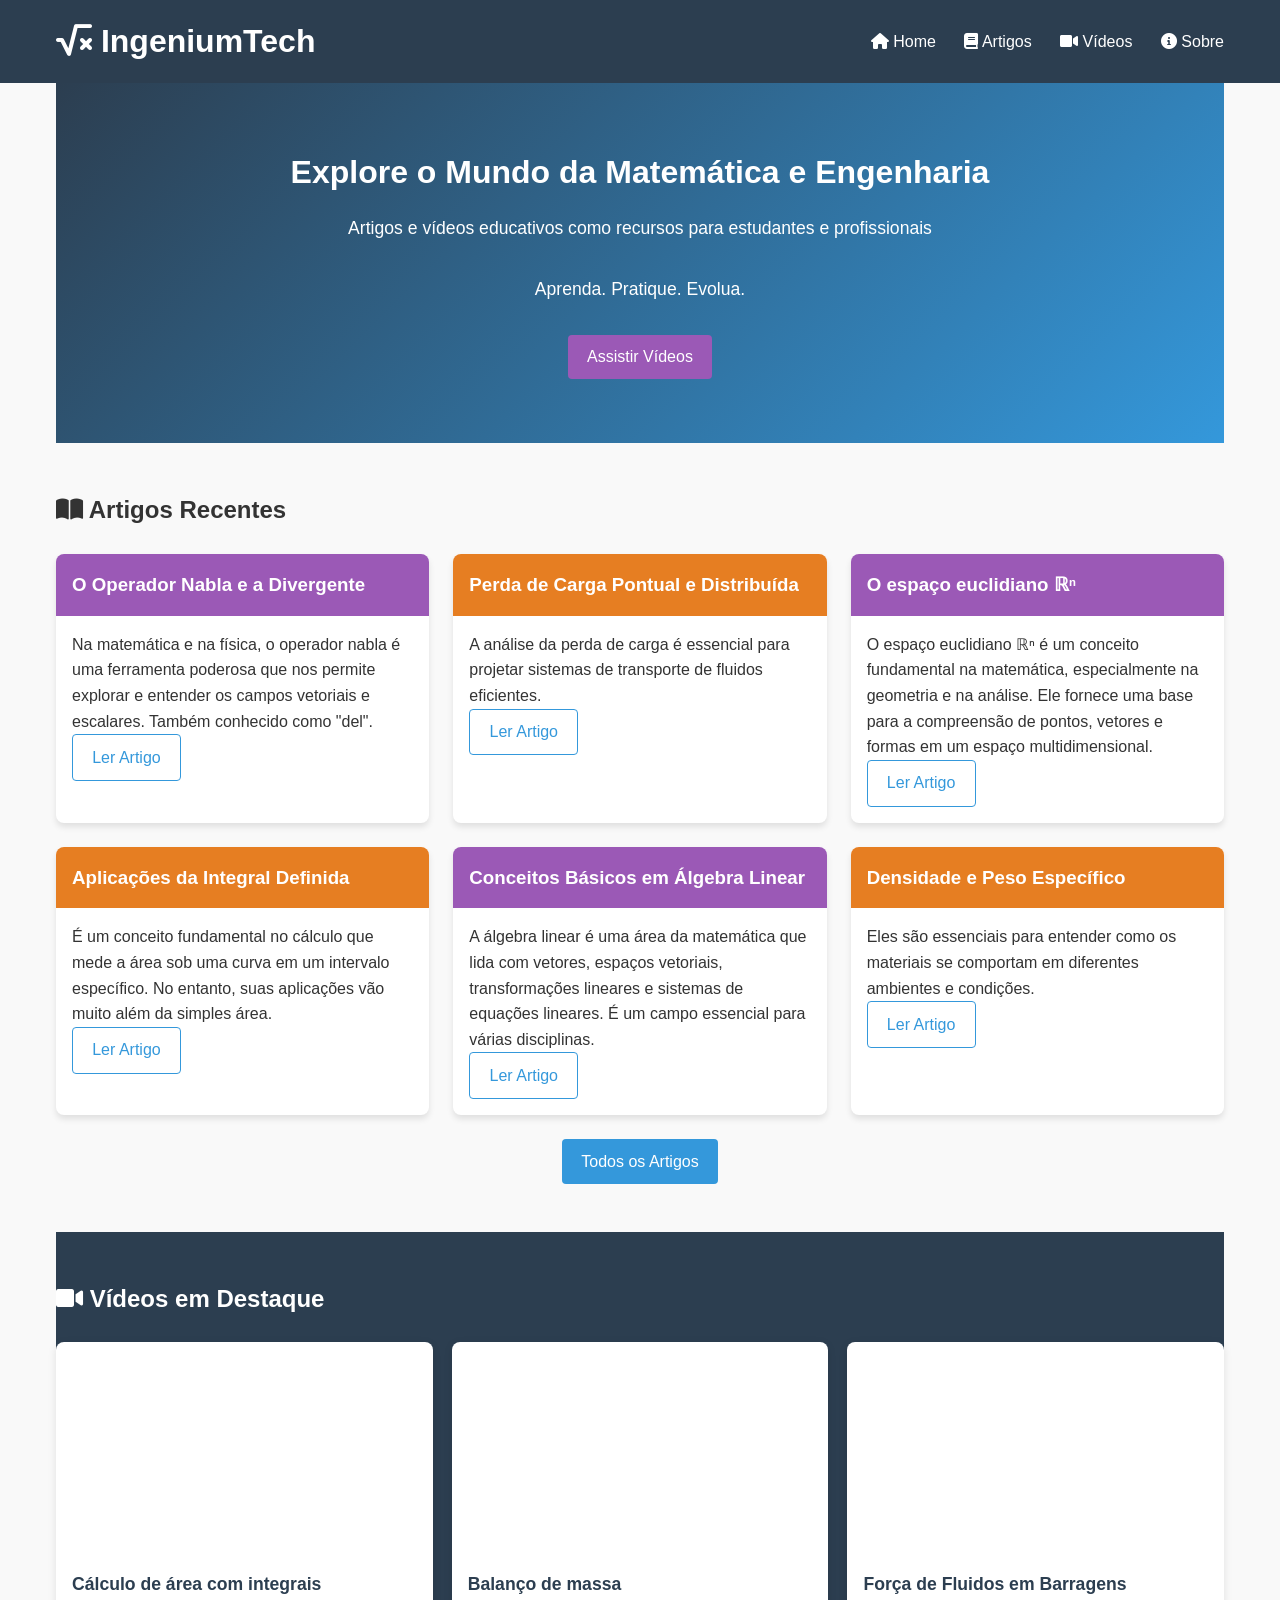
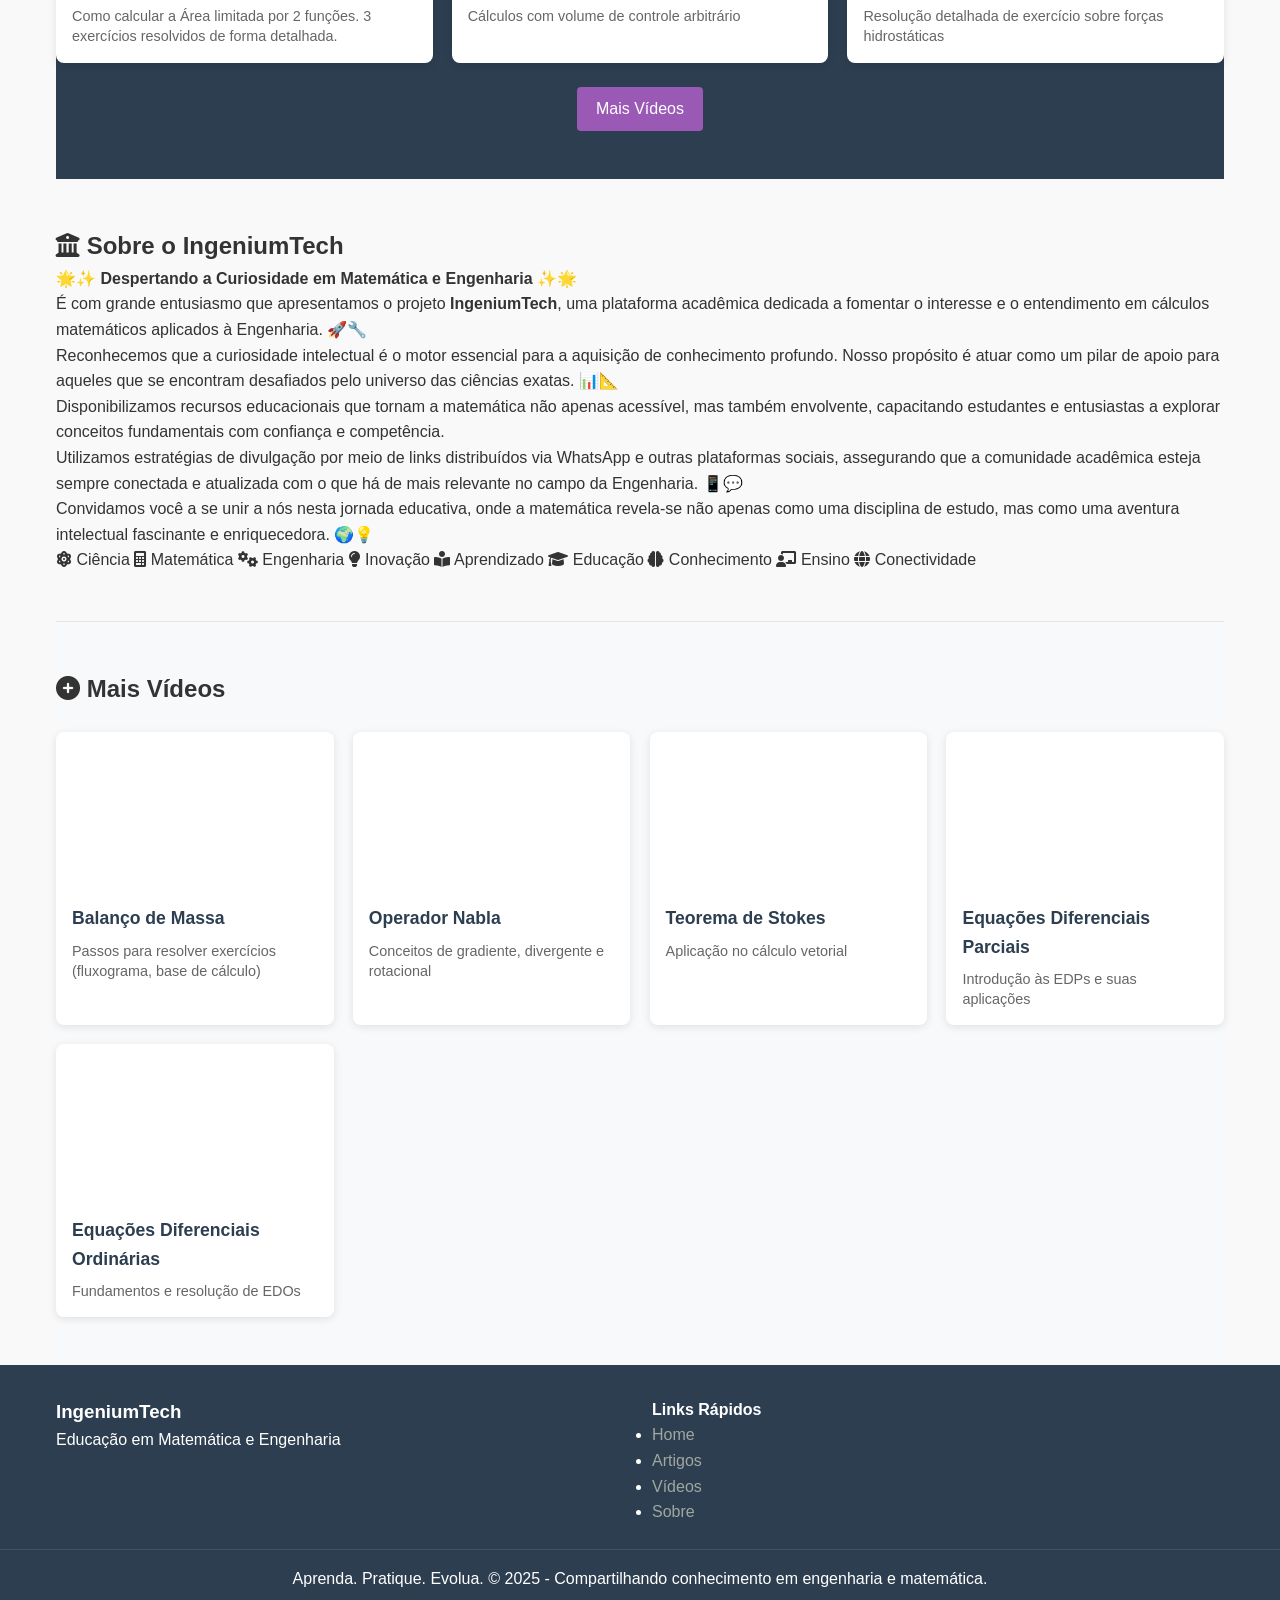
==== index.html @ 9ca21e9a "Initial commit" ====
<!DOCTYPE html>
<html lang="pt-BR">
<head>
    <meta charset="UTF-8">
    <meta name="viewport" content="width=device-width, initial-scale=1.0">
    <title>√x IngeniumTech</title>
    <link rel="stylesheet" href="../css/style.css">
    <link rel="stylesheet" href="https://cdnjs.cloudflare.com/ajax/libs/font-awesome/6.0.0-beta3/css/all.min.css">
</head>
<body>
    <header>
        <div class="header-container">
            <h1><i class="fas fa-square-root-alt"></i> IngeniumTech</h1>
            <nav>
                <a href="../index.html"><i class="fas fa-home"></i> Home</a>
                <a href="#artigos"><i class="fas fa-book"></i> Artigos</a>
                <a href="#videos"><i class="fas fa-video"></i> Vídeos</a>
                <a href="#sobre"><i class="fas fa-info-circle"></i> Sobre</a>
            </nav>
        </div>
    </header>

    <main class="container">
        <section id="home" class="hero">
            <div class="hero-content">
                <h2>Explore o Mundo da Matemática e Engenharia</h2>
                <p>Artigos e vídeos educativos como recursos para estudantes e profissionais</p>
                <p>Aprenda. Pratique. Evolua.</p>
                <div class="hero-buttons">
                    <a href="#videos" class="btn btn-secondary">Assistir Vídeos</a>
                </div>
            </div>
        </section>

        <section id="artigos" class="section">
            <h2><i class="fas fa-book-open"></i> Artigos Recentes</h2>
            <div class="articles-grid">
                <!-- Artigo 1 - Operador Nabla -->
                <article class="card">
                    <div class="card-header math-bg">
                        <h3>O Operador Nabla e a Divergente</h3>
                    </div>
                    <div class="card-body">
                        <p>Na matemática e na física, o operador nabla é uma ferramenta poderosa que nos permite explorar e entender os campos vetoriais e escalares. Também conhecido como "del".</p>
                        <a href="artigos/matematica/artigo01.html" class="btn btn-outline">Ler Artigo</a>
                    </div>
                </article>
        
                <!-- Artigo 2 - Perda de Carga -->
                <article class="card">
                    <div class="card-header eng-bg">
                        <h3>Perda de Carga Pontual e Distribuída</h3>
                    </div>
                    <div class="card-body">
                        <p>A análise da perda de carga é essencial para projetar sistemas de transporte de fluidos eficientes.</p>
                        <a href="artigos/matematica/artigo02.html" class="btn btn-outline">Ler Artigo</a>
                    </div>
                </article>
        
                <!-- Artigo 04 - Espaço Euclidiano -->
                <article class="card">
                    <div class="card-header math-bg">
                        <h3>O espaço euclidiano ℝⁿ</h3>
                    </div>
                    <div class="card-body">
                        <p>O espaço euclidiano ℝⁿ é um conceito fundamental na matemática, especialmente na geometria e na análise. Ele fornece uma base para a compreensão de pontos, vetores e formas em um espaço multidimensional.</p>
                        <a href="artigos/matematica/artigo04.html" class="btn btn-outline">Ler Artigo</a>
                    </div>
                </article>
        
                <!-- Artigo 03 - Integral Definida -->
                <article class="card">
                    <div class="card-header eng-bg">
                        <h3>Aplicações da Integral Definida</h3>
                    </div>
                    <div class="card-body">
                        <p>É um conceito fundamental no cálculo que mede a área sob uma curva em um intervalo específico. No entanto, suas aplicações vão muito além da simples área.</p>
                        <a href="artigos/matematica/artigo03.html" class="btn btn-outline">Ler Artigo</a>
                    </div>
                </article>
                <!-- Artigo 6 - Conceitos Básicos em Álgebra Linear -->
                <article class="card">
                    <div class="card-header math-bg">
                        <h3>Conceitos Básicos em Álgebra Linear</h3>
                    </div>
                    <div class="card-body">
                        <p>A álgebra linear é uma área da matemática que lida com vetores, espaços vetoriais, transformações lineares e sistemas de equações lineares.
                             É um campo essencial para várias disciplinas.</p>
                        <a href="artigos/matematica/artigo06.html" class="btn btn-outline">Ler Artigo</a>
                    </div>
                </article>
                <!-- Artigo 10 - Densidade e Peso Específico -->
                <article class="card">
                    <div class="card-header eng-bg">
                        <h3>Densidade e Peso Específico</h3>
                    </div>
                    <div class="card-body">
                        <p>Eles são essenciais para entender como os materiais se comportam em diferentes ambientes e condições.</p>
                        <a href="artigos/matematica/artigo10.html" class="btn btn-outline">Ler Artigo</a>
                    </div>
                </article>
            </div>
            
            <div class="section-footer">
                <a href="todosartigos.html" class="btn btn-primary">Todos os Artigos</a>
            </div>
        </section>

        <section id="videos" class="section dark-bg">
            <h2><i class="fas fa-video"></i> Vídeos em Destaque</h2>
            <div class="videos-grid">
                <div class="video-card">
                    <div class="video-container">
                        <iframe 
                            src="https://www.youtube.com/embed/JPI0v74lYNU" 
                            title="Cálculo de área com integrais" 
                            frameborder="0" 
                            allow="accelerometer; autoplay; clipboard-write; encrypted-media; gyroscope; picture-in-picture" 
                            allowfullscreen>
                        </iframe>
                    </div>
                    <div class="video-info">
                        <h3>Cálculo de área com integrais</h3>
                        <p>Como calcular a Área limitada por 2 funções. 3 exercícios resolvidos de forma detalhada.</p>
                    </div>
                </div>
                <div class="video-card">
                    <div class="video-container">
                        <iframe 
                            src="https://www.youtube.com/embed/wNgCuLqGPyo" 
                            title="Balanço de massa: cálculos com volume de controle" 
                            frameborder="0" 
                            allow="accelerometer; autoplay; clipboard-write; encrypted-media; gyroscope; picture-in-picture" 
                            allowfullscreen>
                        </iframe>
                    </div>
                    <div class="video-info">
                        <h3>Balanço de massa</h3>
                        <p>Cálculos com volume de controle arbitrário</p>
                    </div>
                </div>
                <div class="video-card">
                    <div class="video-container">
                        <iframe 
                            src="https://www.youtube.com/embed/DN0GFDFHPuk" 
                            title="Força de fluidos em barragens" 
                            frameborder="0" 
                            allow="accelerometer; autoplay; clipboard-write; encrypted-media; gyroscope; picture-in-picture" 
                            allowfullscreen>
                        </iframe>
                    </div>
                    <div class="video-info">
                        <h3>Força de Fluidos em Barragens</h3>
                        <p>Resolução detalhada de exercício sobre forças hidrostáticas</p>
                    </div>
                </div>
            </div>
            <div class="section-footer">
                <a href="#mais-videos" class="btn btn-secondary">Mais Vídeos</a>
            </div>
        </section>

        <section id="sobre" class="section">
            <h2><i class="fas fa-university"></i> Sobre o IngeniumTech</h2>
            <div class="about-content">
                <div class="about-text">
                    <p>🌟✨ <strong>Despertando a Curiosidade em Matemática e Engenharia</strong> ✨🌟</p>
                    <p>É com grande entusiasmo que apresentamos o projeto <strong>IngeniumTech</strong>, uma plataforma acadêmica dedicada a fomentar o interesse e o entendimento em cálculos matemáticos aplicados à Engenharia. 🚀🔧</p>
                    <p>Reconhecemos que a curiosidade intelectual é o motor essencial para a aquisição de conhecimento profundo. Nosso propósito é atuar como um pilar de apoio para aqueles que se encontram desafiados pelo universo das ciências exatas. 📊📐</p>
                    <p>Disponibilizamos recursos educacionais que tornam a matemática não apenas acessível, mas também envolvente, capacitando estudantes e entusiastas a explorar conceitos fundamentais com confiança e competência.</p>
                    <p>Utilizamos estratégias de divulgação por meio de links distribuídos via WhatsApp e outras plataformas sociais, assegurando que a comunidade acadêmica esteja sempre conectada e atualizada com o que há de mais relevante no campo da Engenharia. 📱💬</p>
                    <p>Convidamos você a se unir a nós nesta jornada educativa, onde a matemática revela-se não apenas como uma disciplina de estudo, mas como uma aventura intelectual fascinante e enriquecedora. 🌍💡</p>
                    <div class="features-list-horizontal">
                        <span><i class="fas fa-atom"></i> Ciência</span>
                        <span><i class="fas fa-calculator"></i> Matemática</span>
                        <span><i class="fas fa-cogs"></i> Engenharia</span>
                        <span><i class="fas fa-lightbulb"></i> Inovação</span>
                        <span><i class="fas fa-book-reader"></i> Aprendizado</span>
                        <span><i class="fas fa-graduation-cap"></i> Educação</span>
                        <span><i class="fas fa-brain"></i> Conhecimento</span>
                        <span><i class="fas fa-chalkboard-teacher"></i> Ensino</span>
                        <span><i class="fas fa-globe"></i> Conectividade</span>
                    </div>
                </div>
            </div>
        </section>
        
        <section id="mais-videos" class="section">
            <h2><i class="fas fa-plus-circle"></i> Mais Vídeos</h2>
            <div class="videos-grid">
                <div class="video-card">
                    <div class="video-container">
                        <iframe 
                            src="https://www.youtube.com/embed/oOdiqIPsk8I" 
                            title="Balanço de Massa" 
                            frameborder="0" 
                            allowfullscreen>
                        </iframe>
                    </div>
                    <div class="video-info">
                        <h3>Balanço de Massa</h3>
                        <p>Passos para resolver exercícios (fluxograma, base de cálculo)</p>
                    </div>
                </div>
                
                <div class="video-card">
                    <div class="video-container">
                        <iframe 
                            src="https://www.youtube.com/embed/XkKE99VULNQ" 
                            title="Operador Nabla" 
                            frameborder="0" 
                            allowfullscreen>
                        </iframe>
                    </div>
                    <div class="video-info">
                        <h3>Operador Nabla</h3>
                        <p>Conceitos de gradiente, divergente e rotacional</p>
                    </div>
                </div>
                
                <div class="video-card">
                    <div class="video-container">
                        <iframe 
                            src="https://www.youtube.com/embed/cCR3QEmg5tE" 
                            title="Teorema de Stokes" 
                            frameborder="0" 
                            allowfullscreen>
                        </iframe>
                    </div>
                    <div class="video-info">
                        <h3>Teorema de Stokes</h3>
                        <p>Aplicação no cálculo vetorial</p>
                    </div>
                </div>
                
                <div class="video-card">
                    <div class="video-container">
                        <iframe 
                            src="https://www.youtube.com/embed/7m11E9Kt87s" 
                            title="Equações Diferenciais Parciais" 
                            frameborder="0" 
                            allowfullscreen>
                        </iframe>
                    </div>
                    <div class="video-info">
                        <h3>Equações Diferenciais Parciais</h3>
                        <p>Introdução às EDPs e suas aplicações</p>
                    </div>
                </div>
                
                <div class="video-card">
                    <div class="video-container">
                        <iframe 
                            src="https://www.youtube.com/embed/wVp10rmsch0" 
                            title="Equações Diferenciais Ordinárias" 
                            frameborder="0" 
                            allowfullscreen>
                        </iframe>
                    </div>
                    <div class="video-info">
                        <h3>Equações Diferenciais Ordinárias</h3>
                        <p>Fundamentos e resolução de EDOs</p>
                    </div>
                </div>
            </div>
        </section>
    </main>

    <footer>
        <div class="footer-container">
            <div class="footer-section">
                <h3>IngeniumTech</h3>
                <p>Educação em Matemática e Engenharia</p>
            </div>
            <div class="footer-section">
                <h4>Links Rápidos</h4>
                <ul>
                    <li><a href="#home">Home</a></li>
                    <li><a href="#artigos">Artigos</a></li>
                    <li><a href="#videos">Vídeos</a></li>
                    <li><a href="#sobre">Sobre</a></li>
                </ul>
            </div>
        </div>
        <div class="footer-bottom">
            <p>Aprenda. Pratique. Evolua. © 2025 - Compartilhando conhecimento em engenharia e matemática.</p>
        </div>
    </footer>
</body>
</html>
---- css/style.css ----
/* Variáveis */
:root {
    --primary-color: #2c3e50;
    --secondary-color: #3498db;
    --math-color: #9b59b6;
    --eng-color: #e67e22;
    --light-color: #ecf0f1;
    --dark-color: #2c3e50;
}

/* Reset */
* {
    margin: 0;
    padding: 0;
    box-sizing: border-box;
}

body {
    font-family: 'Segoe UI', Tahoma, Geneva, Verdana, sans-serif;
    line-height: 1.6;
    color: #333;
    background-color: #f9f9f9;
}

/* Layout */
.container {
    max-width: 1200px;
    margin: 0 auto;
    padding: 0 1rem;
}

.section {
    padding: 3rem 0;
}

.dark-bg {
    background-color: var(--primary-color);
    color: white;
}

/* Header */
header {
    background-color: var(--primary-color);
    color: white;
    padding: 1rem 0;
    position: sticky;
    top: 0;
    z-index: 100;
}

.header-container {
    display: flex;
    justify-content: space-between;
    align-items: center;
    max-width: 1200px;
    margin: 0 auto;
    padding: 0 1rem;
}

nav a {
    color: white;
    text-decoration: none;
    margin-left: 1.5rem;
    font-weight: 500;
    transition: color 0.3s;
}

nav a:hover {
    color: var(--secondary-color);
}

/* Hero */
.hero {
    background: linear-gradient(135deg, var(--primary-color), var(--secondary-color));
    color: white;
    padding: 4rem 0;
    text-align: center;
}

.hero h2 {
    font-size: 2rem;
    margin-bottom: 1rem;
}

.hero p {
    font-size: 1.1rem;
    margin-bottom: 2rem;
}

.hero-buttons {
    display: flex;
    justify-content: center;
    gap: 1rem;
}

/* Cards de Artigo */
.articles-grid {
    display: grid;
    grid-template-columns: repeat(auto-fit, minmax(300px, 1fr));
    gap: 1.5rem;
    margin-top: 1.5rem;
}

.card {
    background-color: white;
    border-radius: 8px;
    overflow: hidden;
    box-shadow: 0 4px 6px rgba(0,0,0,0.1);
}

.card-header {
    padding: 1rem;
    color: white;
}

.math-bg {
    background-color: var(--math-color);
}

.eng-bg {
    background-color: var(--eng-color);
}

.card-body {
    padding: 1rem;
}

/* Cards de Vídeo (Compactos) */
.videos-grid {
    display: grid;
    grid-template-columns: repeat(auto-fit, minmax(250px, 1fr));
    gap: 1.2rem;
    margin-top: 1.5rem;
}

.video-card {
    background-color: white;
    border-radius: 8px;
    overflow: hidden;
    box-shadow: 0 4px 6px rgba(0,0,0,0.1);
}

.video-container {
    position: relative;
    padding-bottom: 56.25%;
    height: 0;
    overflow: hidden;
}

.video-container iframe {
    position: absolute;
    top: 0;
    left: 0;
    width: 100%;
    height: 100%;
    border: none;
}

.video-info {
    padding: 0.8rem;
}

.video-info h3 {
    font-size: 1rem;
    margin-bottom: 0.3rem;
    color: var(--primary-color);
}

.video-info p {
    font-size: 0.85rem;
    color: #666;
}

/* Botões */
.btn {
    display: inline-block;
    padding: 0.6rem 1.2rem;
    border-radius: 4px;
    text-decoration: none;
    font-weight: 500;
    transition: all 0.3s;
}

.btn-primary {
    background-color: var(--secondary-color);
    color: white;
}

.btn-primary:hover {
    background-color: #2980b9;
}

.btn-secondary {
    background-color: var(--math-color);
    color: white;
}

.btn-secondary:hover {
    background-color: #8e44ad;
}

.btn-outline {
    border: 1px solid var(--secondary-color);
    color: var(--secondary-color);
    background-color: transparent;
}

.btn-outline:hover {
    background-color: var(--secondary-color);
    color: white;
}

.section-footer {
    text-align: center;
    margin-top: 1.5rem;
}

/* Footer */
footer {
    background-color: var(--dark-color);
    color: white;
    padding: 2rem 0 0;
}

.footer-container {
    display: grid;
    grid-template-columns: repeat(auto-fit, minmax(200px, 1fr));
    gap: 1.5rem;
    max-width: 1200px;
    margin: 0 auto;
    padding: 0 1rem;
}

.footer-bottom {
    text-align: center;
    padding: 1rem 0;
    margin-top: 1.5rem;
    border-top: 1px solid rgba(255,255,255,0.1);
}

/* Responsivo */
@media (max-width: 768px) {
    .header-container {
        flex-direction: column;
    }

    nav {
        margin-top: 1rem;
    }

    nav a {
        margin: 0 0.8rem;
    }

    .hero {
        padding: 3rem 0;
    }

    .hero h2 {
        font-size: 1.8rem;
    }

    .hero-buttons {
        flex-direction: column;
        align-items: center;
    }

    .btn {
        width: 100%;
        max-width: 200px;
        margin-bottom: 0.5rem;
    }
}

@media (max-width: 480px) {
    .videos-grid {
        grid-template-columns: 1fr;
    }
}
/* Estilo da seção */
#mais-videos {
    background-color: #f8f9fa;
    border-top: 1px solid #e1e4e8;
    padding: 3rem 0;
}

.videos-container {
    display: grid;
    grid-template-columns: repeat(auto-fill, minmax(280px, 1fr));
    gap: 1.5rem;
    margin-top: 1.5rem;
}

.video-card {
    background: white;
    border-radius: 8px;
    overflow: hidden;
    box-shadow: 0 2px 8px rgba(0,0,0,0.1);
    transition: transform 0.3s ease;
}

.video-card:hover {
    transform: translateY(-5px);
}

.video-info {
    padding: 1rem;
}

.video-info h3 {
    color: #2c3e50;
    margin-bottom: 0.5rem;
    font-size: 1.1rem;
}

.video-info p {
    color: #666;
    font-size: 0.9rem;
    line-height: 1.4;
}

/* Responsividade */
@media (max-width: 768px) {
    .videos-container {
        grid-template-columns: 1fr;
    }
}
/* Estilos para artigos matemáticos */
.artigo-container {
    max-width: 800px;
    margin: 2rem auto;
    padding: 0 1.5rem;
    line-height: 1.7;
}

.artigo-container h1 {
    color: #2c3e50;
    border-bottom: 2px solid #3498db;
    padding-bottom: 0.5rem;
    margin-bottom: 1.5rem;
}

.artigo-container h2 {
    color: #2980b9;
    margin: 2rem 0 1rem;
}

.artigo-container h3 {
    color: #16a085;
    margin: 1.5rem 0 0.8rem;
}

.meta {
    color: #7f8c8d;
    font-style: italic;
    margin-bottom: 2rem;
}

/* Estilo para fórmulas matemáticas */
.MathJax {
    font-size: 1.1em !important;
    margin: 1em 0;
    display: block;
}
.footer-section ul li a {
    color: #a0a7a1; /* Escolha a cor desejada */
    text-decoration: none; /* Remove o sublinhado, se desejar */
    transition: color 0.3s; /* Animação suave para a mudança de cor */
}

.footer-section ul li a:hover {
    color: #0056b3; /* Cor ao passar o mouse */
}
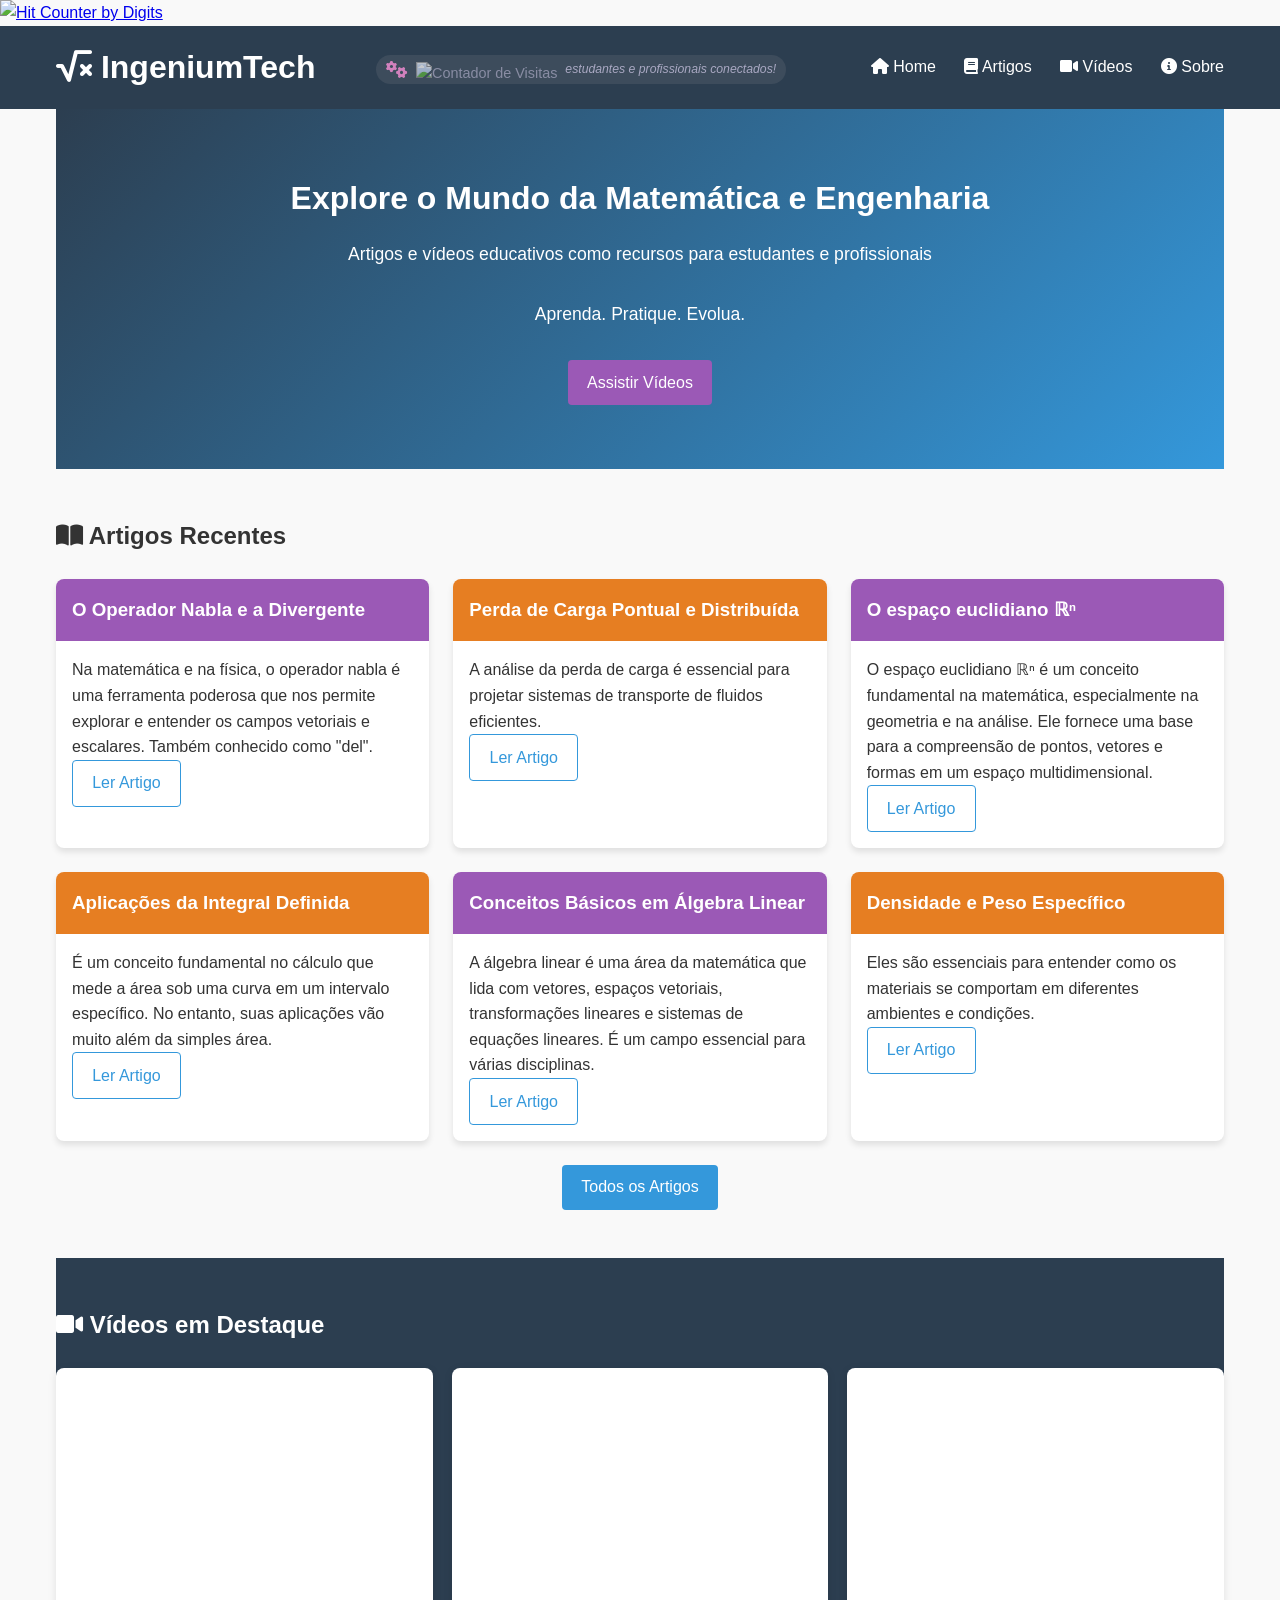
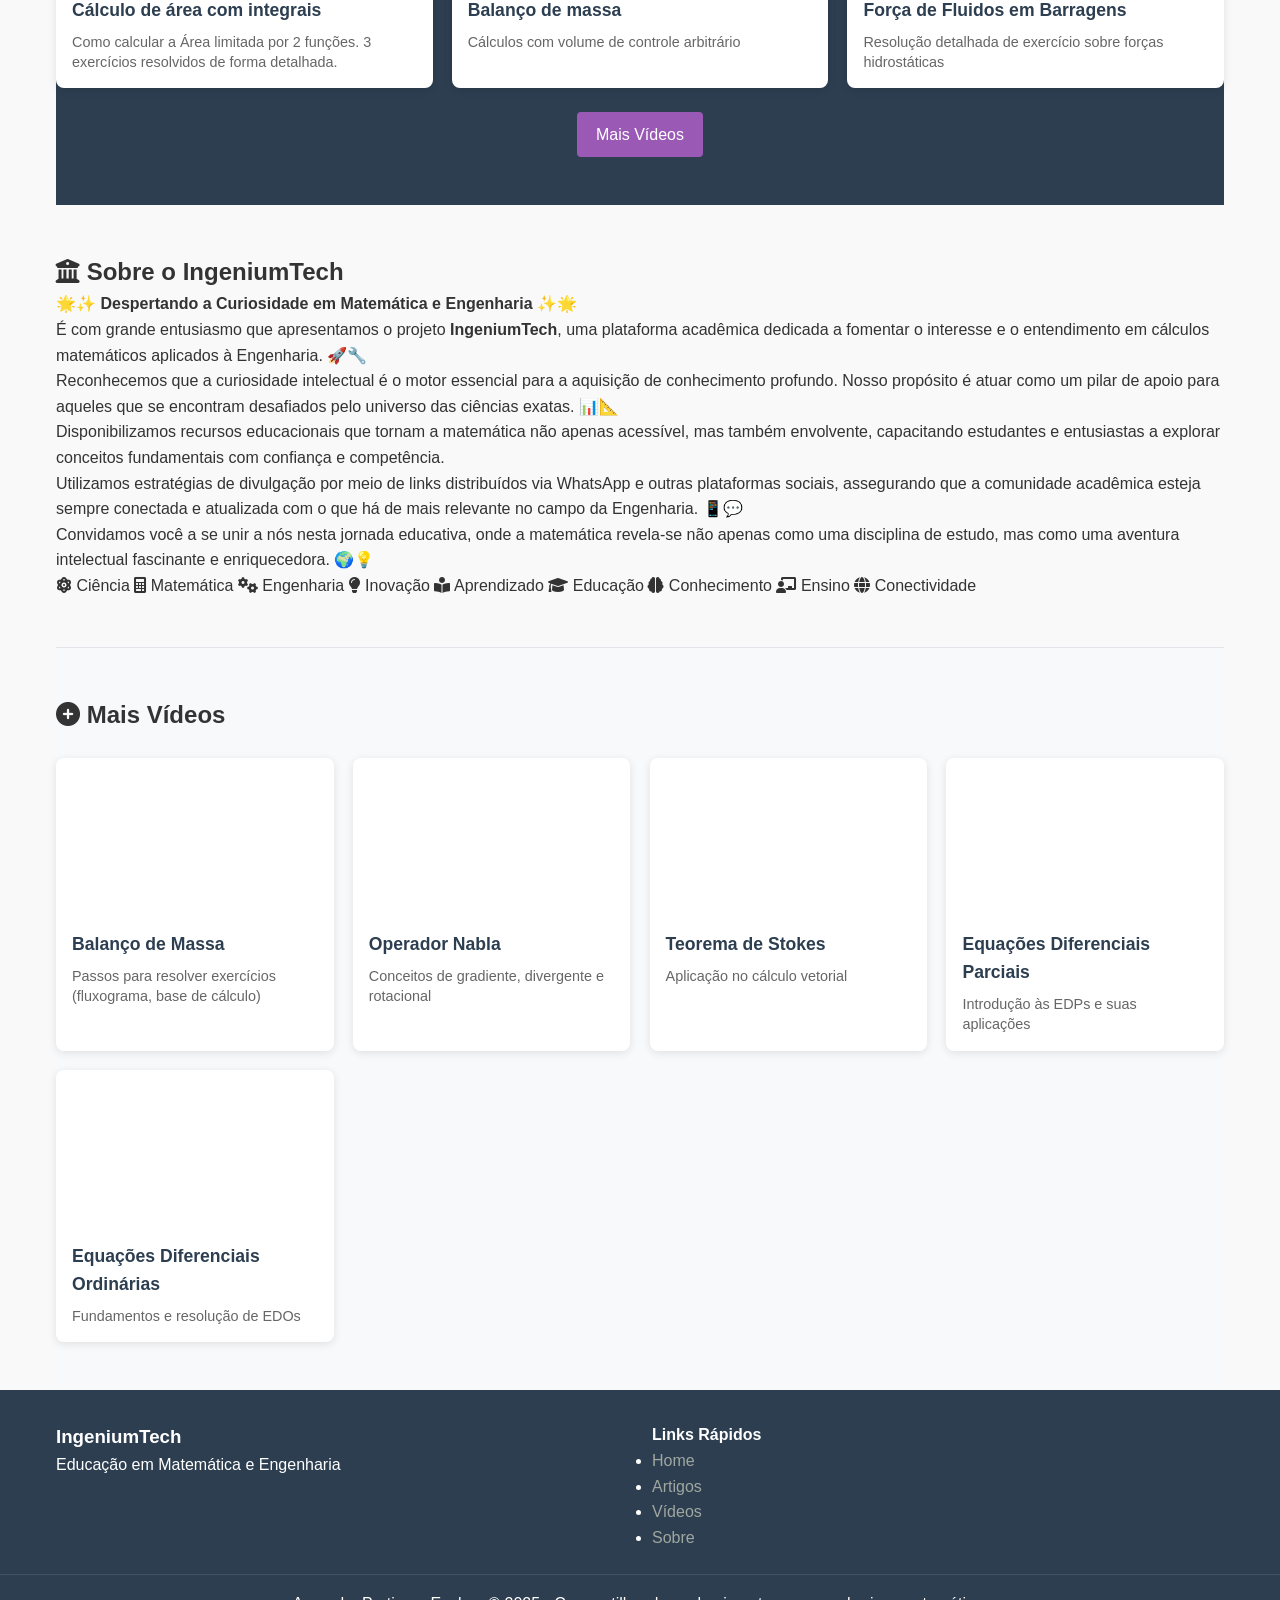
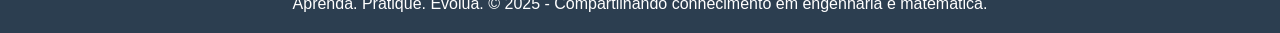
==== commit 63eaf472: "Adicionado contador de visitas" ====
--- a/index.html
+++ b/index.html
@@ -6,11 +6,20 @@
     <title>√x IngeniumTech</title>
     <link rel="stylesheet" href="../css/style.css">
     <link rel="stylesheet" href="https://cdnjs.cloudflare.com/ajax/libs/font-awesome/6.0.0-beta3/css/all.min.css">
+    <a href="https://www.digits.net" target="_blank">
+        <img src="https://counter.digits.net/?counter={1228eb15-64ed-5a84-a599-dc7e2d7e79ac}&template=simple" 
+         alt="Hit Counter by Digits" border="0"  />
+      </a>
+    
 </head>
 <body>
     <header>
         <div class="header-container">
             <h1><i class="fas fa-square-root-alt"></i> IngeniumTech</h1>
+            <div class="engineering-counter">
+                <i class="fas fa-cogs"></i>
+                <img src="https://counter.digits.net/?counter={SEU-CONTADOR}&template=simple" alt="Contador de Visitas" />
+                <span>estudantes e profissionais conectados!</span>            </div>
             <nav>
                 <a href="../index.html"><i class="fas fa-home"></i> Home</a>
                 <a href="#artigos"><i class="fas fa-book"></i> Artigos</a>
--- a/css/style.css
+++ b/css/style.css
@@ -369,5 +369,31 @@
 }
 
 .footer-section ul li a:hover {
-    color: #0056b3; /* Cor ao passar o mouse */
+    color: #ec540d; /* Cor ao passar o mouse */
+}
+.engineering-counter {
+    display: flex;
+    align-items: center;
+    gap: 8px;
+    font-size: 0.9em;
+    color: #a9a8c2;
+    margin-top: 5px;
+    padding: 5px 10px;
+    border-radius: 20px;
+    background: rgba(207, 194, 194, 0.1);
+}
+
+.engineering-counter i {
+    color: #d181bd;
+    font-size: 1.2em;
+}
+
+.engineering-counter img {
+    height: 16px;
+    filter: opacity(0.7);
+}
+
+.engineering-counter span {
+    font-style: italic;
+    font-size: 0.85em;
 }
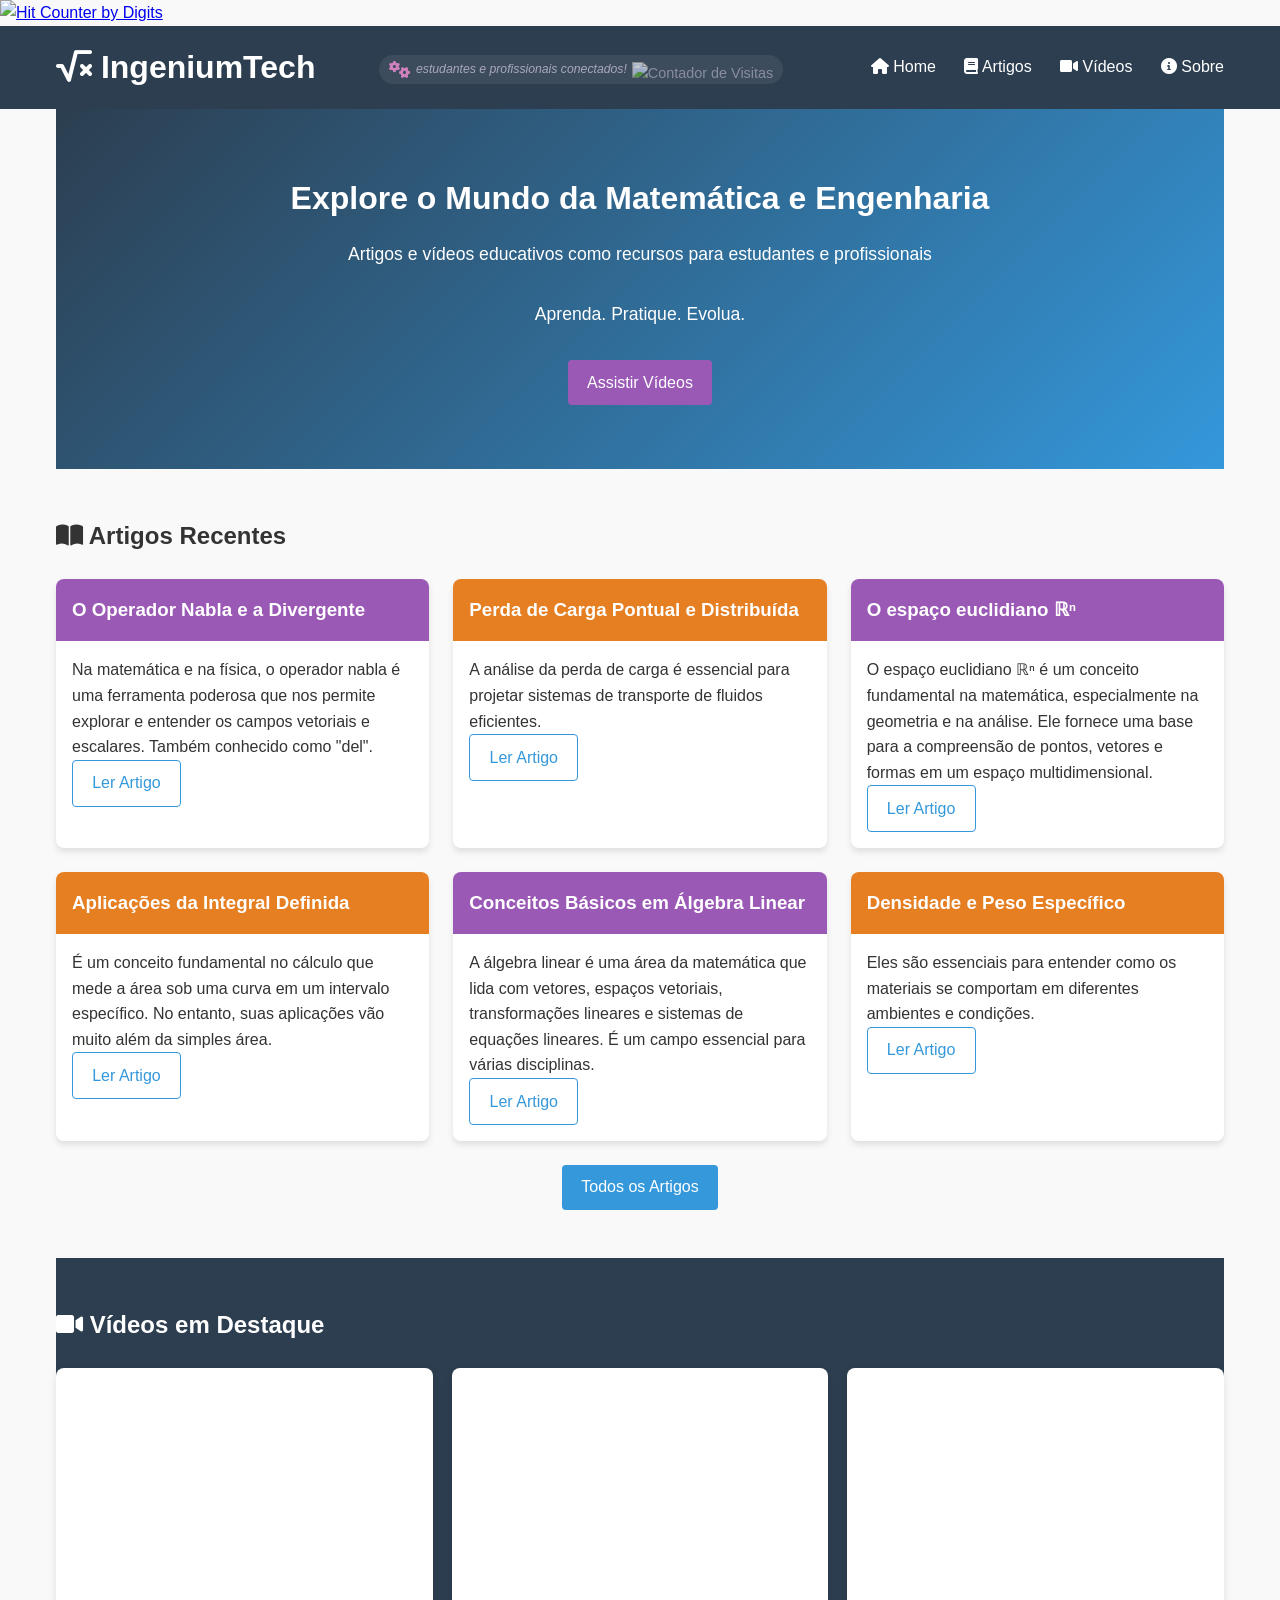
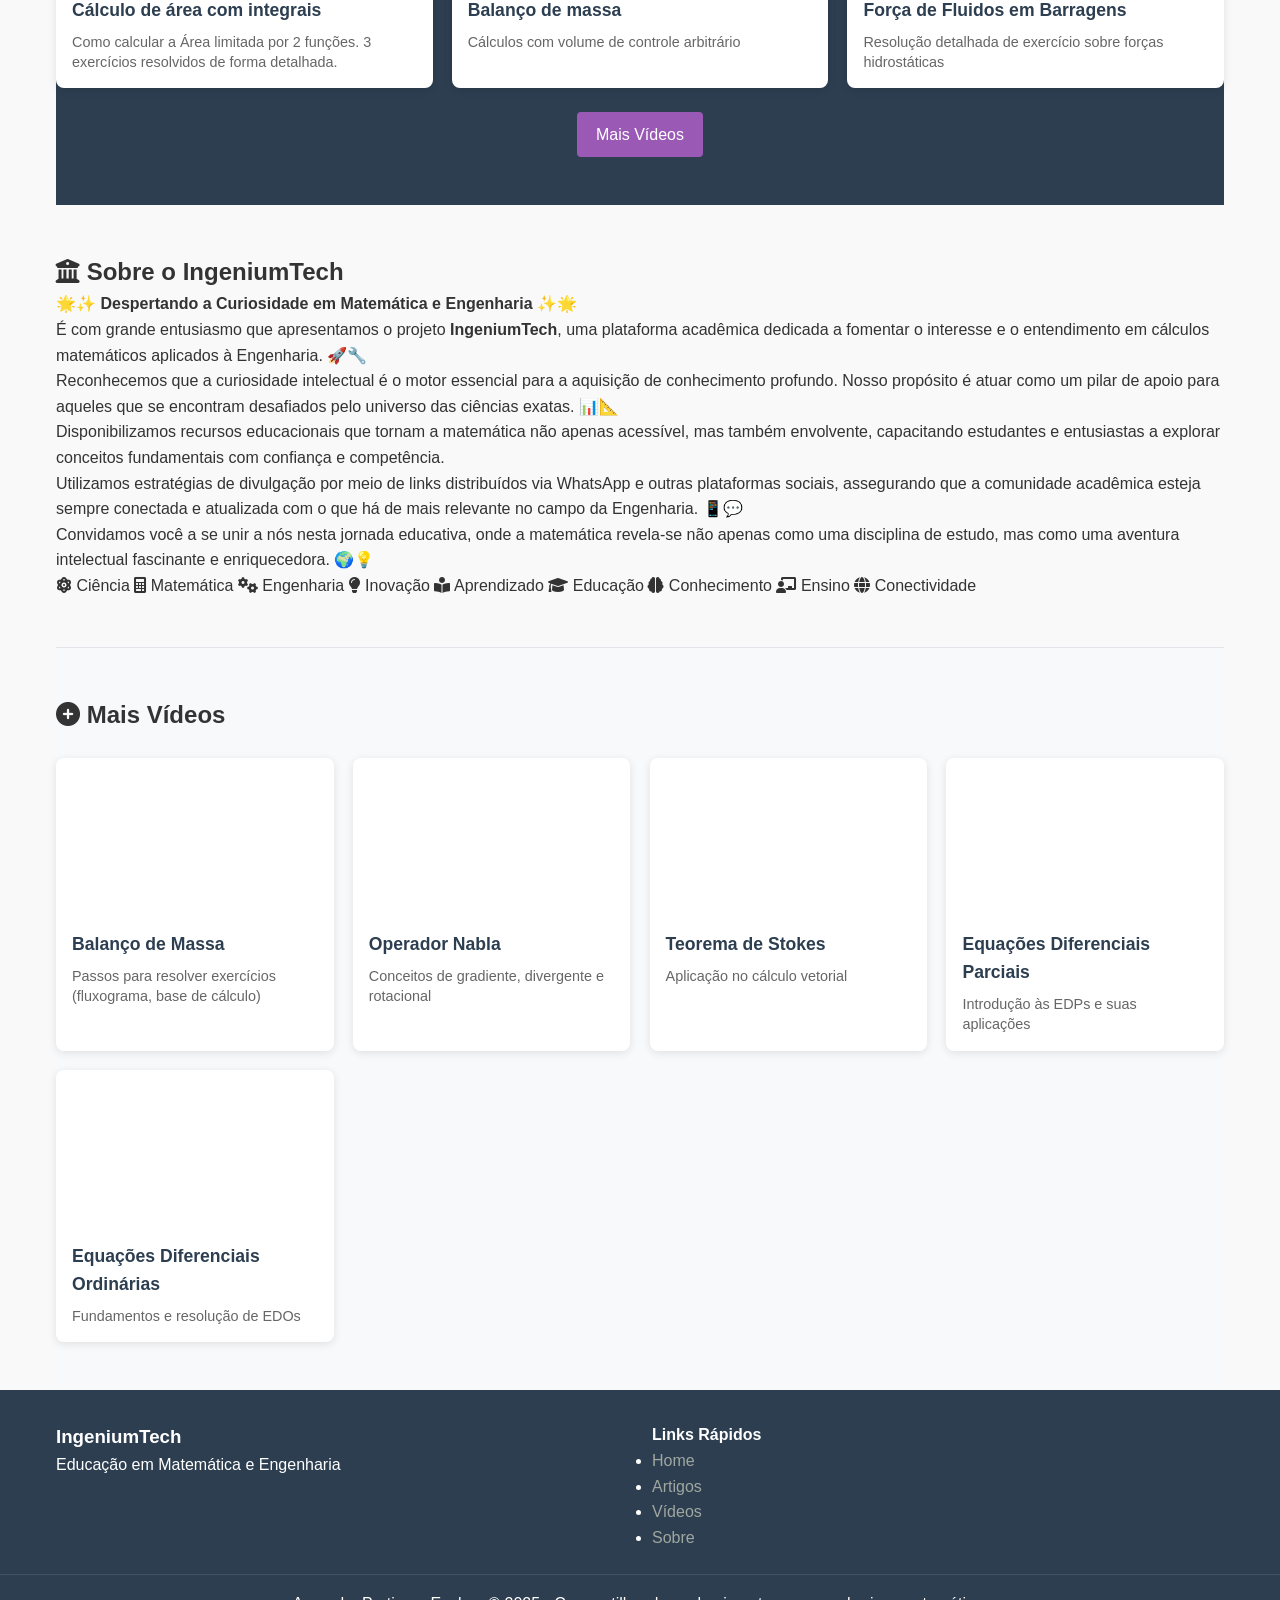
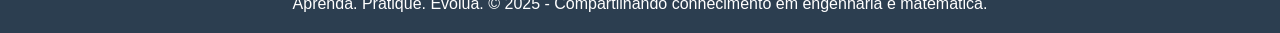
==== commit 8e3df32a: "Ajuste do posicionamento do contador de visitas" ====
--- a/index.html
+++ b/index.html
@@ -18,8 +18,9 @@
             <h1><i class="fas fa-square-root-alt"></i> IngeniumTech</h1>
             <div class="engineering-counter">
                 <i class="fas fa-cogs"></i>
+                <span>estudantes e profissionais conectados! </span>
                 <img src="https://counter.digits.net/?counter={SEU-CONTADOR}&template=simple" alt="Contador de Visitas" />
-                <span>estudantes e profissionais conectados!</span>            </div>
+            </div>
             <nav>
                 <a href="../index.html"><i class="fas fa-home"></i> Home</a>
                 <a href="#artigos"><i class="fas fa-book"></i> Artigos</a>
@@ -28,7 +29,6 @@
             </nav>
         </div>
     </header>
-
     <main class="container">
         <section id="home" class="hero">
             <div class="hero-content">
--- a/css/style.css
+++ b/css/style.css
@@ -369,7 +369,7 @@
 }
 
 .footer-section ul li a:hover {
-    color: #ec540d; /* Cor ao passar o mouse */
+    color: #dd6b36; /* Cor ao passar o mouse */
 }
 .engineering-counter {
     display: flex;
@@ -396,4 +396,13 @@
 .engineering-counter span {
     font-style: italic;
     font-size: 0.85em;
+}
+.engineering-counter {
+    display: flex;
+    align-items: center;
+    gap: 5px;
+}
+
+.engineering-counter img {
+    vertical-align: middle;
 }
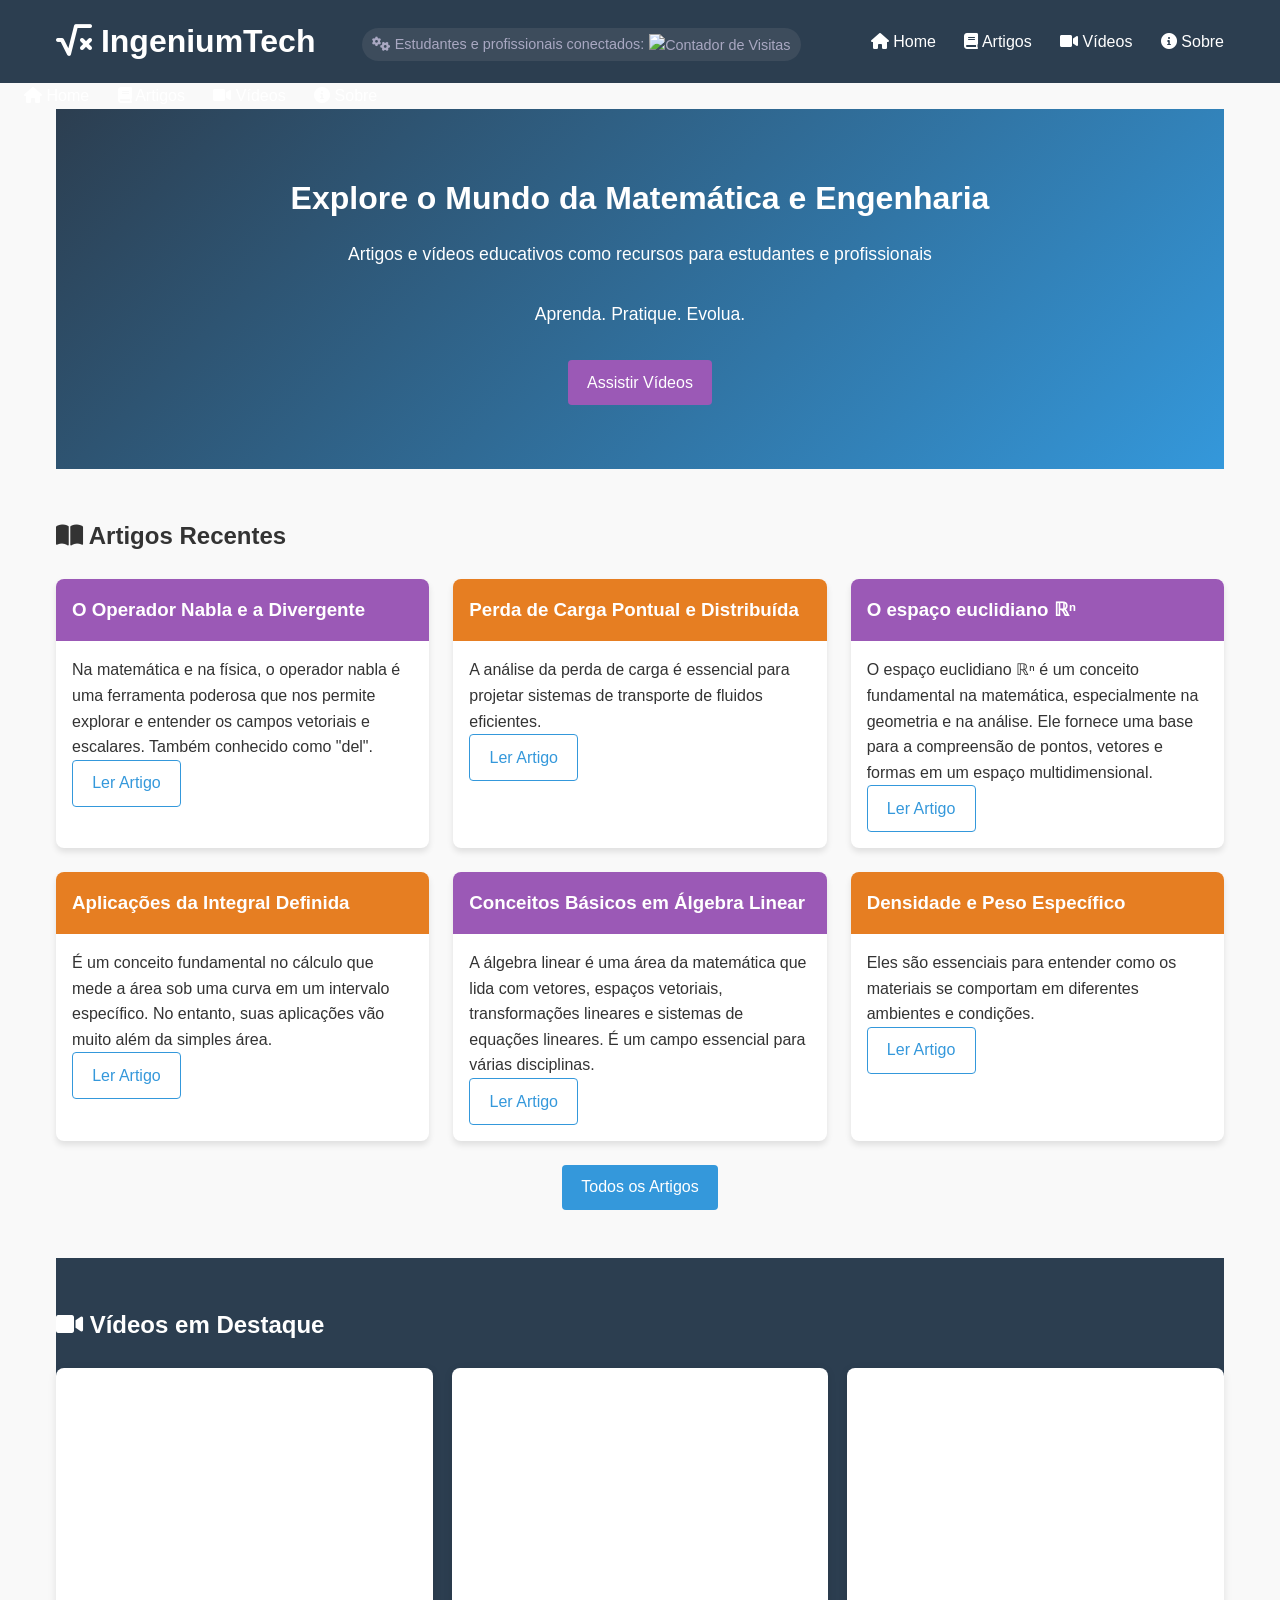
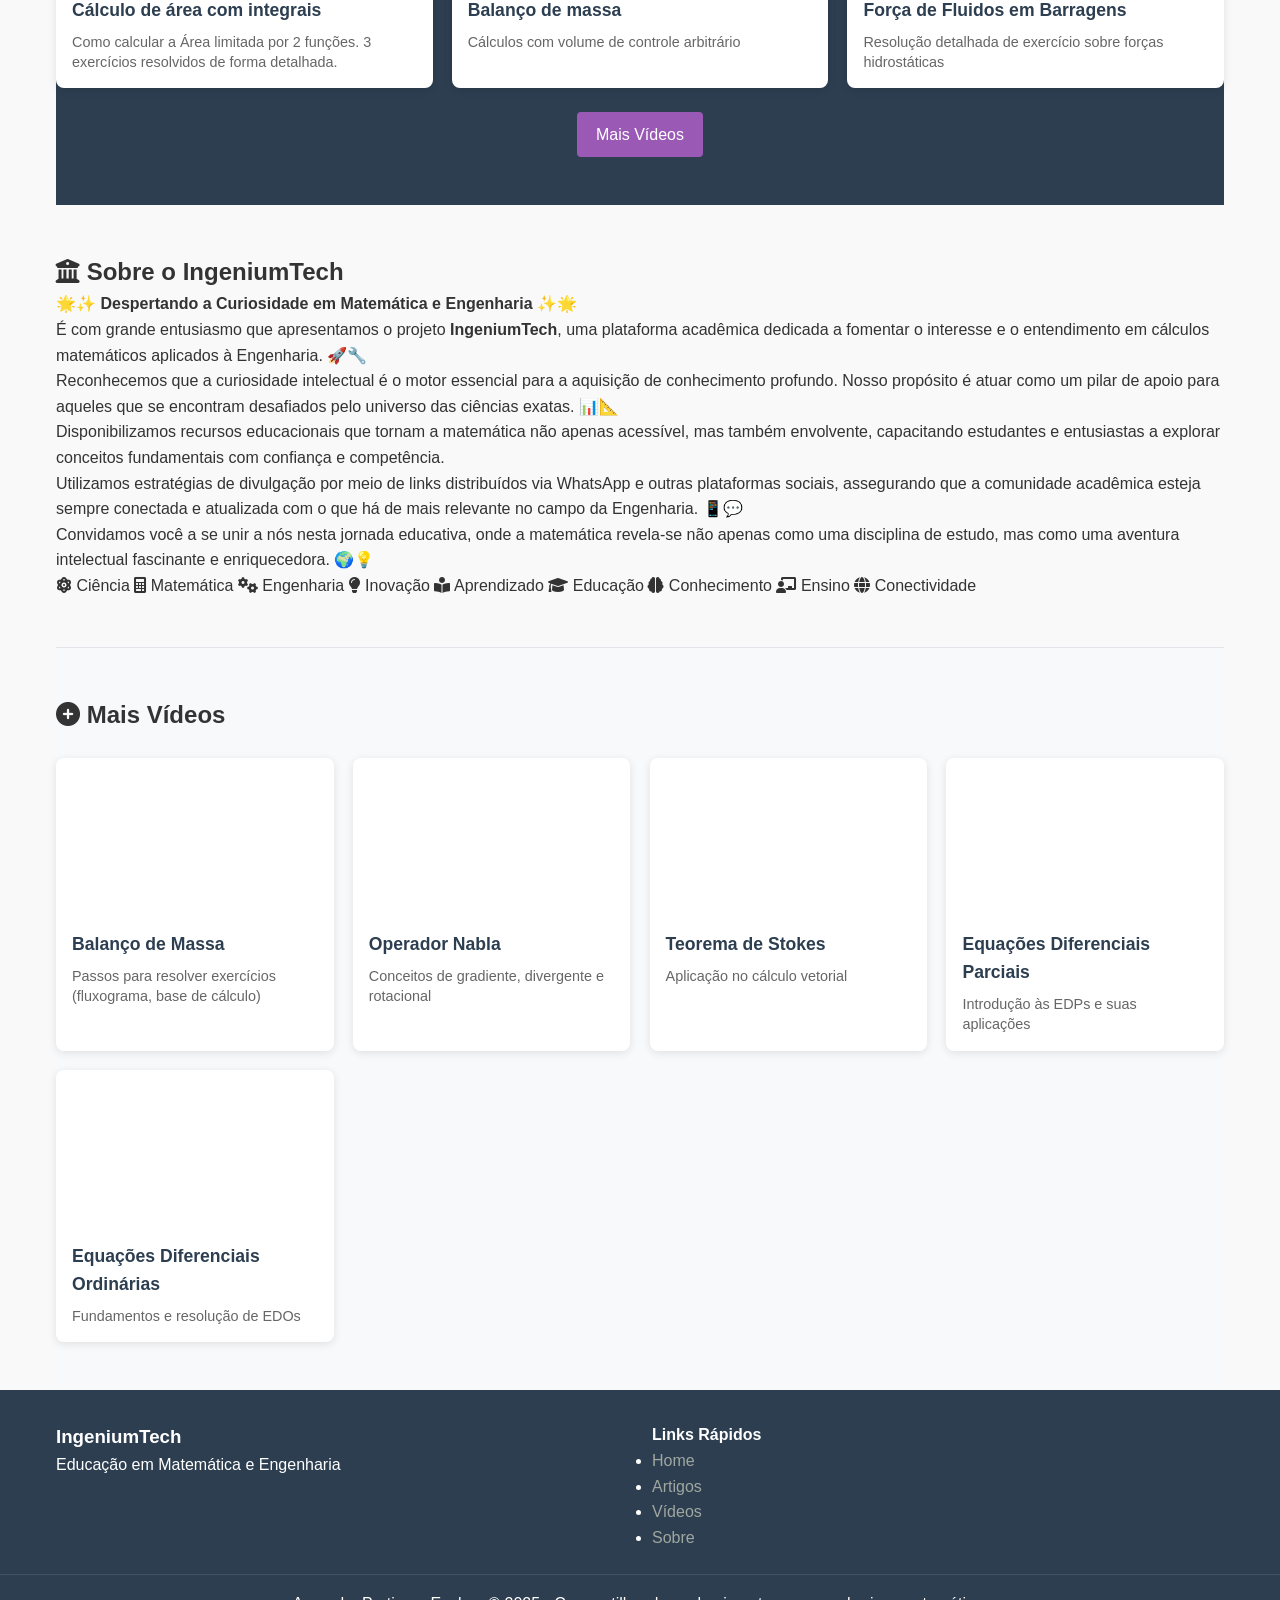
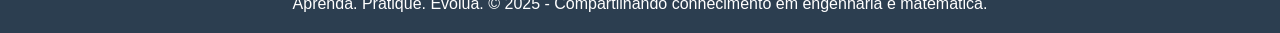
==== commit cacd20ca: "Atualiza contador de visitas" ====
--- a/index.html
+++ b/index.html
@@ -6,11 +6,6 @@
     <title>√x IngeniumTech</title>
     <link rel="stylesheet" href="../css/style.css">
     <link rel="stylesheet" href="https://cdnjs.cloudflare.com/ajax/libs/font-awesome/6.0.0-beta3/css/all.min.css">
-    <a href="https://www.digits.net" target="_blank">
-        <img src="https://counter.digits.net/?counter={1228eb15-64ed-5a84-a599-dc7e2d7e79ac}&template=simple" 
-         alt="Hit Counter by Digits" border="0"  />
-      </a>
-    
 </head>
 <body>
     <header>
@@ -18,9 +13,17 @@
             <h1><i class="fas fa-square-root-alt"></i> IngeniumTech</h1>
             <div class="engineering-counter">
                 <i class="fas fa-cogs"></i>
-                <span>estudantes e profissionais conectados! </span>
-                <img src="https://counter.digits.net/?counter={SEU-CONTADOR}&template=simple" alt="Contador de Visitas" />
-            </div>
+                <span>Estudantes e profissionais conectados: </span>
+                <img src="https://counter.digits.net/?counter=system_counter&template=digit&background=transparent&color=000000" 
+                     alt="Contador de Visitas" style="height:20px; vertical-align:middle;" />
+            </div>            <nav>
+                <a href="../index.html"><i class="fas fa-home"></i> Home</a>
+                <a href="#artigos"><i class="fas fa-book"></i> Artigos</a>
+                <a href="#videos"><i class="fas fa-video"></i> Vídeos</a>
+                <a href="#sobre"><i class="fas fa-info-circle"></i> Sobre</a>
+            </nav>
+        </div>
+    </header>
             <nav>
                 <a href="../index.html"><i class="fas fa-home"></i> Home</a>
                 <a href="#artigos"><i class="fas fa-book"></i> Artigos</a>
--- a/css/style.css
+++ b/css/style.css
@@ -383,20 +383,6 @@
     background: rgba(207, 194, 194, 0.1);
 }
 
-.engineering-counter i {
-    color: #d181bd;
-    font-size: 1.2em;
-}
-
-.engineering-counter img {
-    height: 16px;
-    filter: opacity(0.7);
-}
-
-.engineering-counter span {
-    font-style: italic;
-    font-size: 0.85em;
-}
 .engineering-counter {
     display: flex;
     align-items: center;
@@ -404,5 +390,6 @@
 }
 
 .engineering-counter img {
+    height: 20px; /* Ajuste conforme necessário */
     vertical-align: middle;
 }
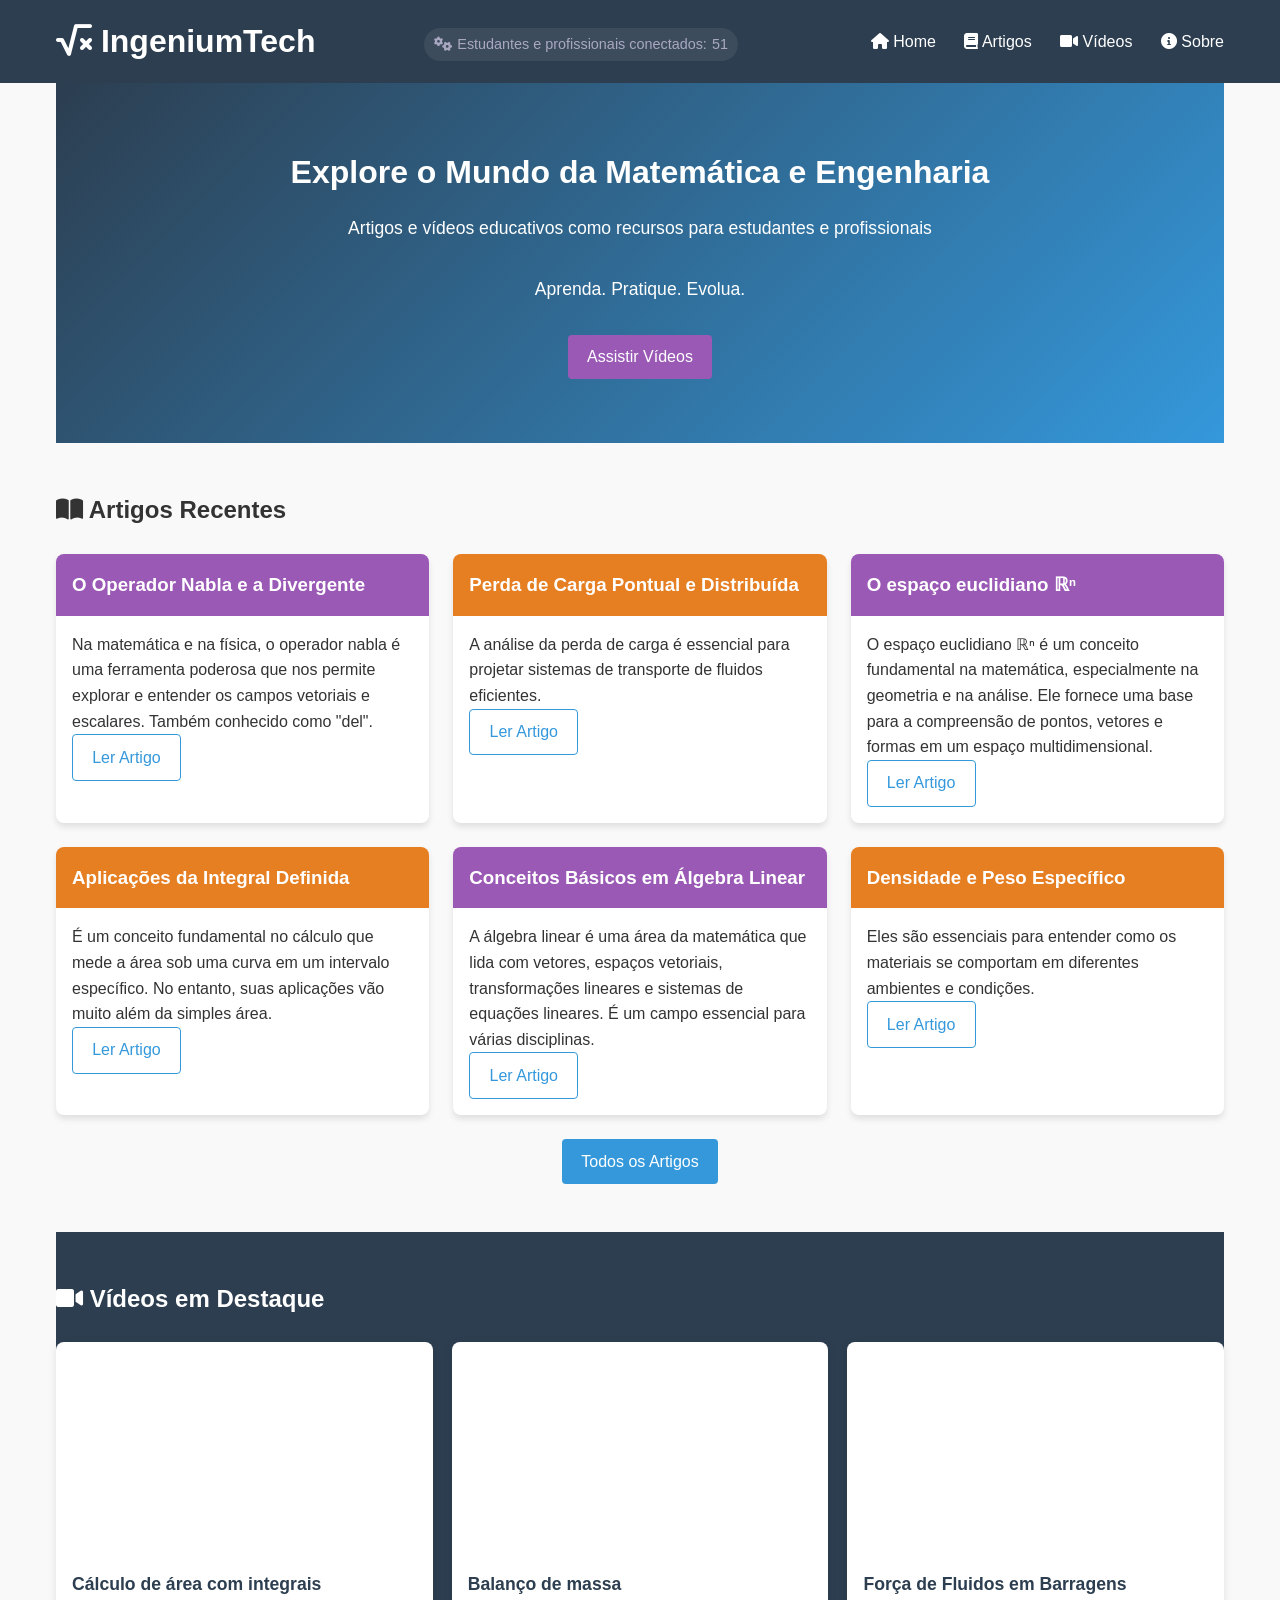
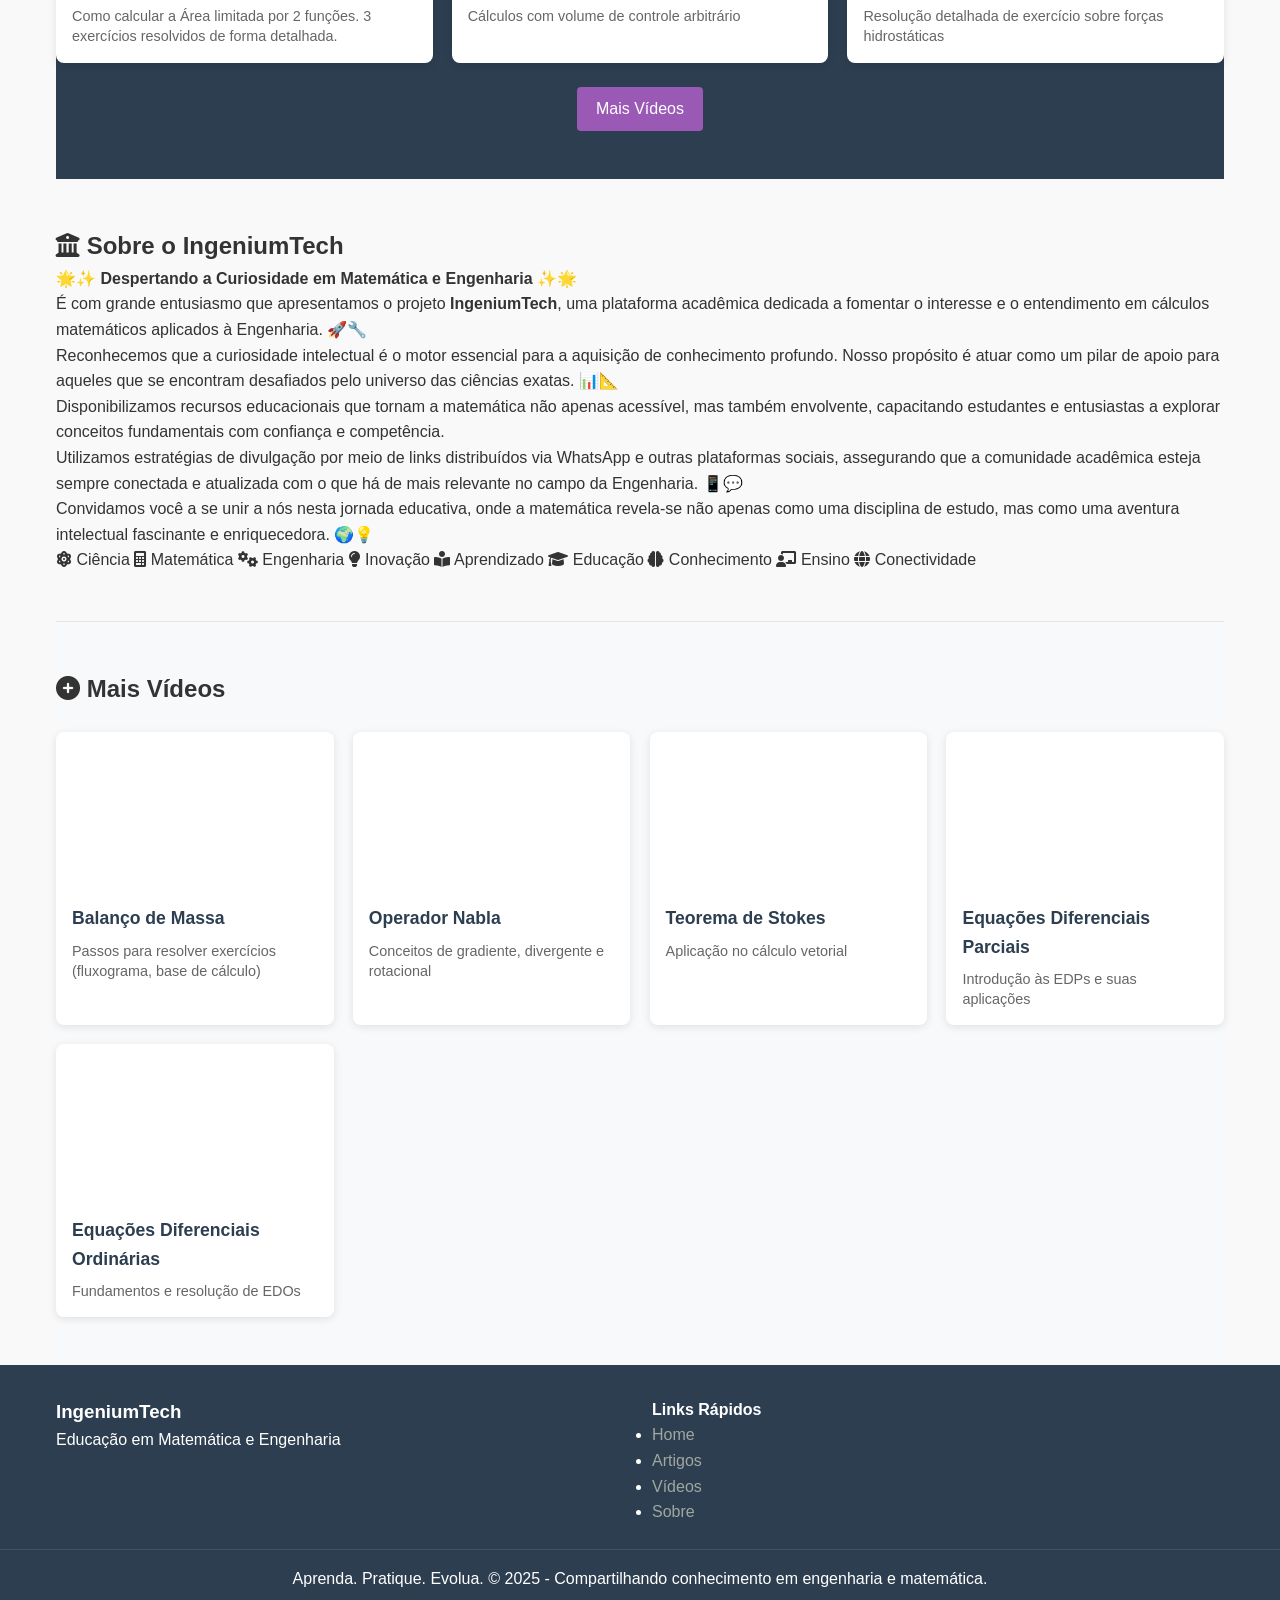
==== commit c4e20eb0: "Substituição do contador por GA4 e contador simulado iniciando em 50 visitas" ====
--- a/index.html
+++ b/index.html
@@ -6,6 +6,15 @@
     <title>√x IngeniumTech</title>
     <link rel="stylesheet" href="../css/style.css">
     <link rel="stylesheet" href="https://cdnjs.cloudflare.com/ajax/libs/font-awesome/6.0.0-beta3/css/all.min.css">
+    
+    <!-- Google tag (gtag.js) -->
+    <script async src="https://www.googletagmanager.com/gtag/js?id=G-LDP6XGY05P"></script>
+    <script>
+      window.dataLayer = window.dataLayer || [];
+      function gtag(){dataLayer.push(arguments);}
+      gtag('js', new Date());
+      gtag('config', 'G-LDP6XGY05P');
+    </script>
 </head>
 <body>
     <header>
@@ -14,16 +23,9 @@
             <div class="engineering-counter">
                 <i class="fas fa-cogs"></i>
                 <span>Estudantes e profissionais conectados: </span>
-                <img src="https://counter.digits.net/?counter=system_counter&template=digit&background=transparent&color=000000" 
-                     alt="Contador de Visitas" style="height:20px; vertical-align:middle;" />
-            </div>            <nav>
-                <a href="../index.html"><i class="fas fa-home"></i> Home</a>
-                <a href="#artigos"><i class="fas fa-book"></i> Artigos</a>
-                <a href="#videos"><i class="fas fa-video"></i> Vídeos</a>
-                <a href="#sobre"><i class="fas fa-info-circle"></i> Sobre</a>
-            </nav>
-        </div>
-    </header>
+                <!-- Contador simulado que começa em 50 -->
+                <span id="ga-counter">50</span>
+            </div>
             <nav>
                 <a href="../index.html"><i class="fas fa-home"></i> Home</a>
                 <a href="#artigos"><i class="fas fa-book"></i> Artigos</a>
@@ -32,7 +34,36 @@
             </nav>
         </div>
     </header>
-    <main class="container">
+
+    <script>
+    // Contador inteligente que:
+    // 1. Começa em 50
+    // 2. Armazena no localStorage do usuário
+    // 3. Soma visitas reais do GA (quando disponível)
+    document.addEventListener('DOMContentLoaded', function() {
+        const counterEl = document.getElementById('ga-counter');
+        let baseCount = 50; // Valor inicial
+        
+        // Recupera visitas acumuladas (se existir)
+        if(localStorage.getItem('siteVisits')) {
+            baseCount = parseInt(localStorage.getItem('siteVisits'));
+        } else {
+            // Primeira visita: 50 + 1 atual = 51
+            baseCount += 1;
+            localStorage.setItem('siteVisits', baseCount);
+        }
+        
+        // Atualiza o contador na página
+        counterEl.textContent = baseCount.toLocaleString('pt-BR');
+        
+        // Simula crescimento orgânico (opcional)
+        setInterval(() => {
+            baseCount += Math.floor(Math.random() * 3); // 0-2 visitas/minuto
+            localStorage.setItem('siteVisits', baseCount);
+            counterEl.textContent = baseCount.toLocaleString('pt-BR');
+        }, 60000); // Atualiza a cada 1 minuto
+    });
+    </script>    <main class="container">
         <section id="home" class="hero">
             <div class="hero-content">
                 <h2>Explore o Mundo da Matemática e Engenharia</h2>
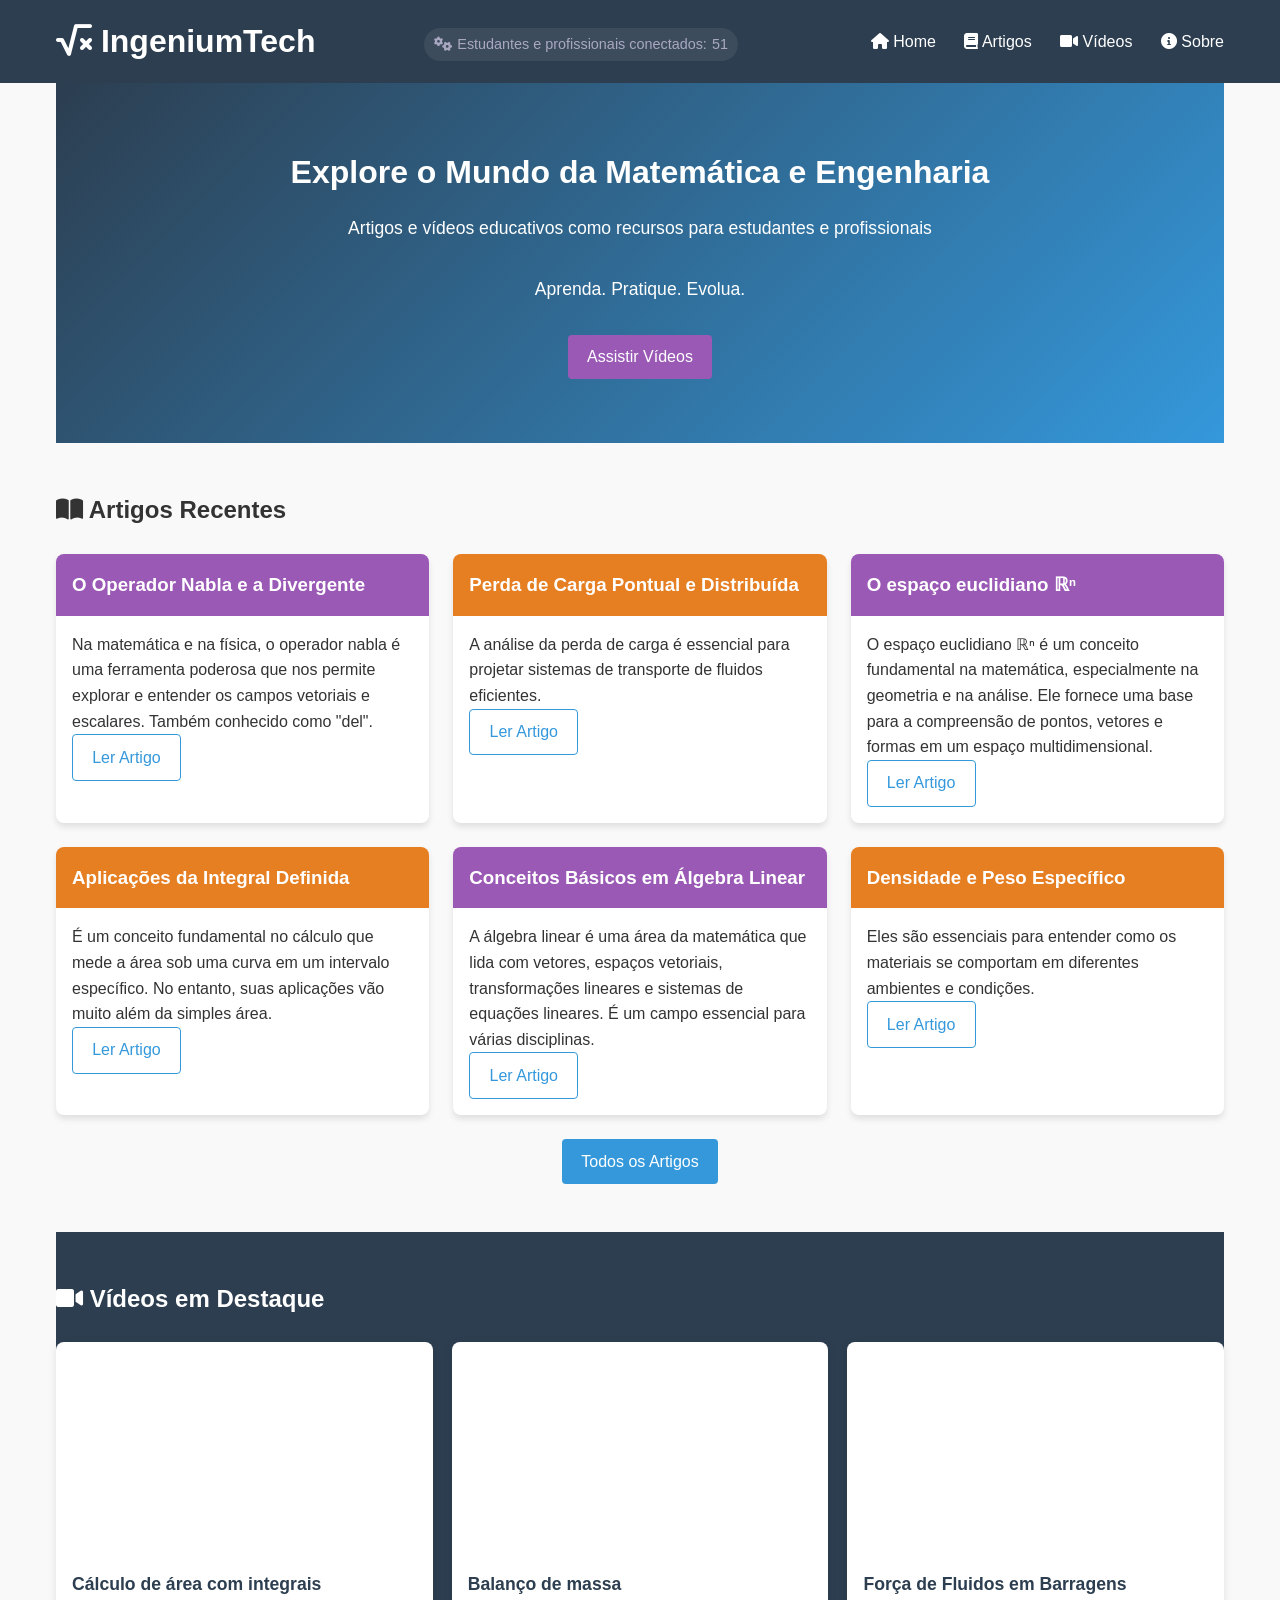
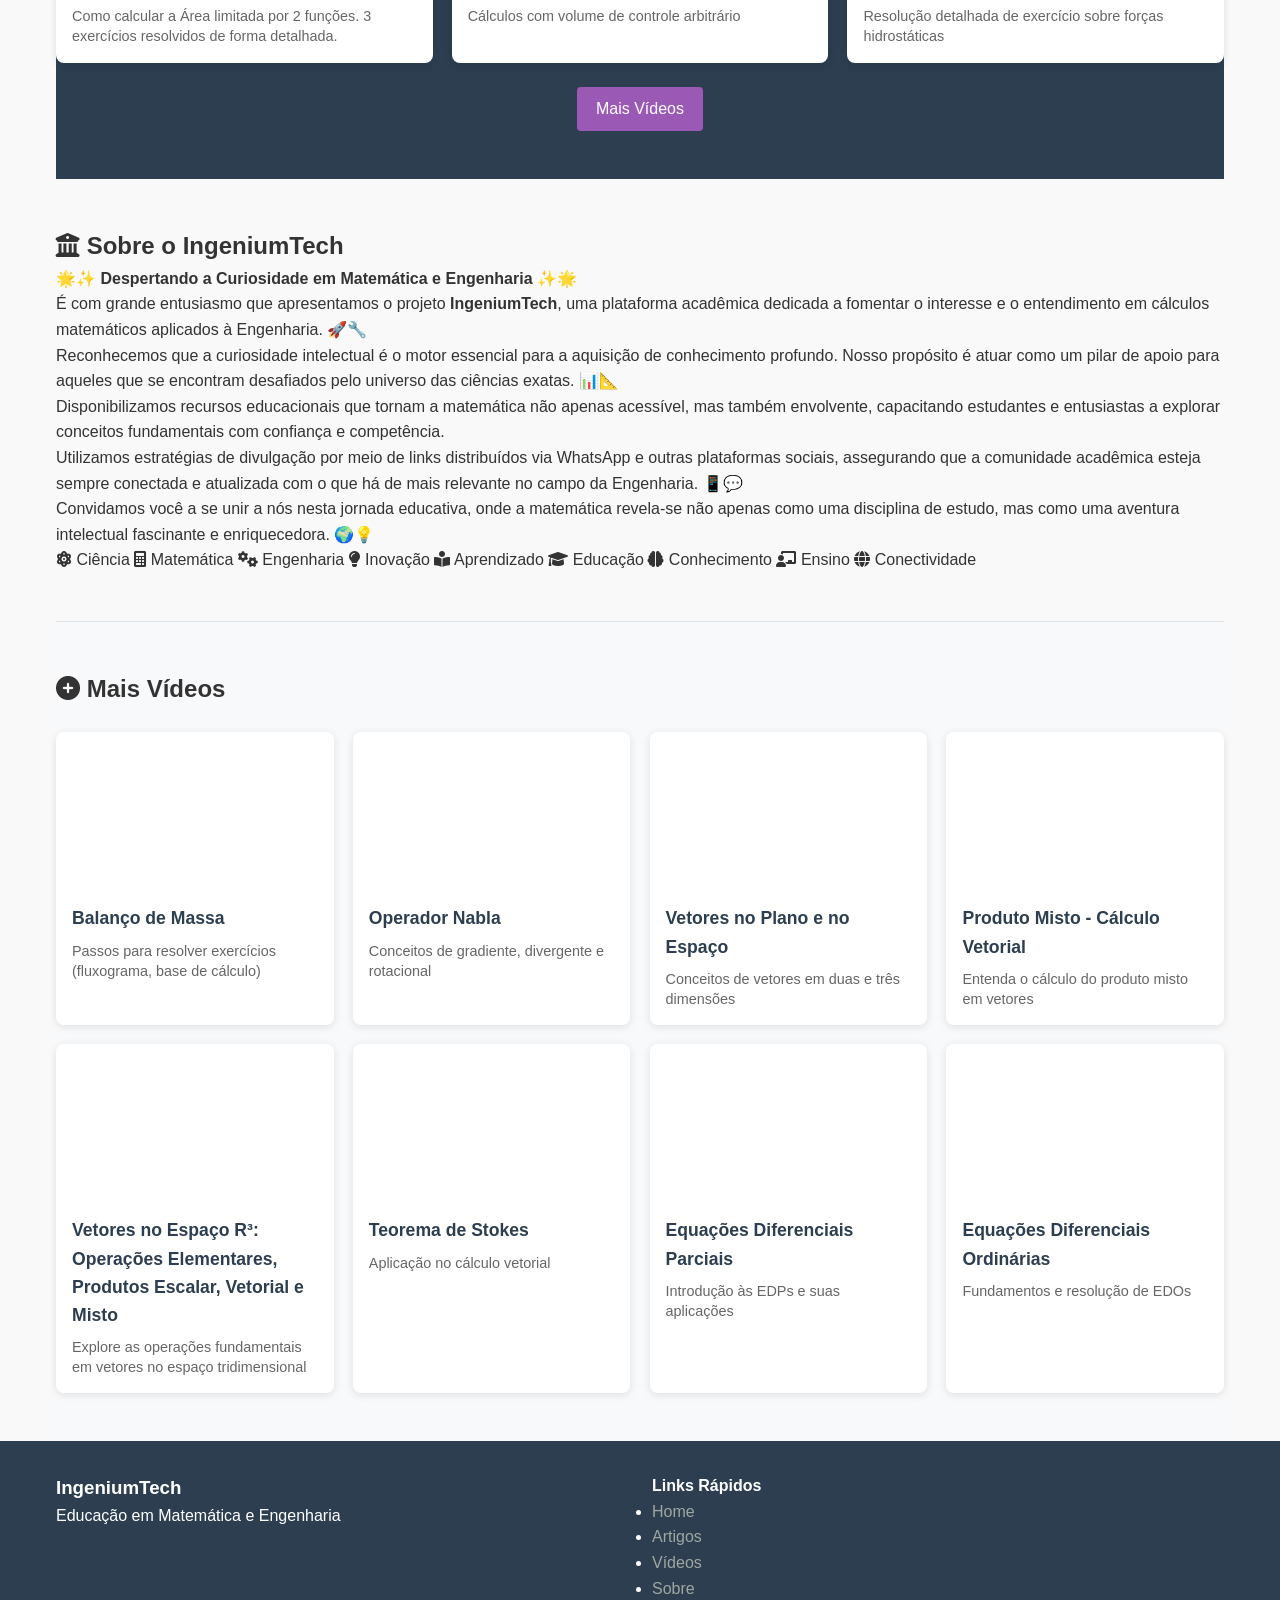
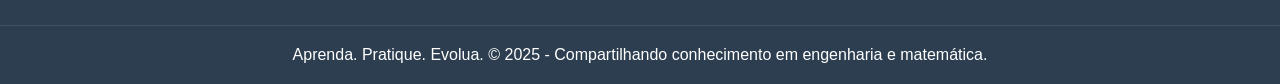
==== commit f50a5c42: "Atualizado index.html com correção de links, adicionado novo artigo e outras melhorias" ====
--- a/index.html
+++ b/index.html
@@ -27,7 +27,7 @@
                 <span id="ga-counter">50</span>
             </div>
             <nav>
-                <a href="../index.html"><i class="fas fa-home"></i> Home</a>
+                <a href="index.html"><i class="fas fa-home"></i> Home</a>
                 <a href="#artigos"><i class="fas fa-book"></i> Artigos</a>
                 <a href="#videos"><i class="fas fa-video"></i> Vídeos</a>
                 <a href="#sobre"><i class="fas fa-info-circle"></i> Sobre</a>
@@ -260,6 +260,51 @@
                         <p>Conceitos de gradiente, divergente e rotacional</p>
                     </div>
                 </div>
+  
+                <div class="video-card">
+                    <div class="video-container">
+                        <iframe 
+                            src="https://www.youtube.com/embed/S9zlJFg7pZY" 
+                            title="Vetores no Plano e no Espaço" 
+                            frameborder="0" 
+                            allowfullscreen>
+                        </iframe>
+                    </div>
+                    <div class="video-info">
+                        <h3>Vetores no Plano e no Espaço</h3>
+                        <p>Conceitos de vetores em duas e três dimensões</p>
+                    </div>
+                </div>
+
+                <div class="video-card">
+                    <div class="video-container">
+                        <iframe 
+                            src="https://www.youtube.com/embed/BkzckUG7AAM" 
+                            title="Produto Misto - Cálculo Vetorial" 
+                            frameborder="0" 
+                            allowfullscreen>
+                        </iframe>
+                    </div>
+                    <div class="video-info">
+                        <h3>Produto Misto - Cálculo Vetorial</h3>
+                        <p>Entenda o cálculo do produto misto em vetores</p>
+                    </div>
+                </div>
+
+                <div class="video-card">
+                    <div class="video-container">
+                        <iframe 
+                            src="https://www.youtube.com/embed/Qz5tyioDh20" 
+                            title="Vetores no Espaço R³: Operações Elementares, Produtos Escalar, Vetorial e Misto" 
+                            frameborder="0" 
+                            allowfullscreen>
+                        </iframe>
+                    </div>
+                    <div class="video-info">
+                        <h3>Vetores no Espaço R³: Operações Elementares, Produtos Escalar, Vetorial e Misto</h3>
+                        <p>Explore as operações fundamentais em vetores no espaço tridimensional</p>
+                    </div>
+                </div>
                 
                 <div class="video-card">
                     <div class="video-container">
@@ -329,5 +374,32 @@
             <p>Aprenda. Pratique. Evolua. © 2025 - Compartilhando conhecimento em engenharia e matemática.</p>
         </div>
     </footer>
+
+    <!-- Script para garantir que os links de ancoragem funcionem suavemente -->
+    <script>
+        document.addEventListener('DOMContentLoaded', function() {
+            // Seleciona todos os links que começam com #
+            const links = document.querySelectorAll('a[href^="#"]');
+            
+            // Adiciona event listener para cada link
+            links.forEach(link => {
+                link.addEventListener('click', function(e) {
+                    e.preventDefault();
+                    
+                    // Obtém o ID da seção-alvo do href
+                    const targetId = this.getAttribute('href').substring(1);
+                    const targetElement = document.getElementById(targetId);
+                    
+                    if (targetElement) {
+                        // Rola até o elemento de destino com comportamento suave
+                        targetElement.scrollIntoView({
+                            behavior: 'smooth',
+                            block: 'start'
+                        });
+                    }
+                });
+            });
+        });
+    </script>
 </body>
 </html>
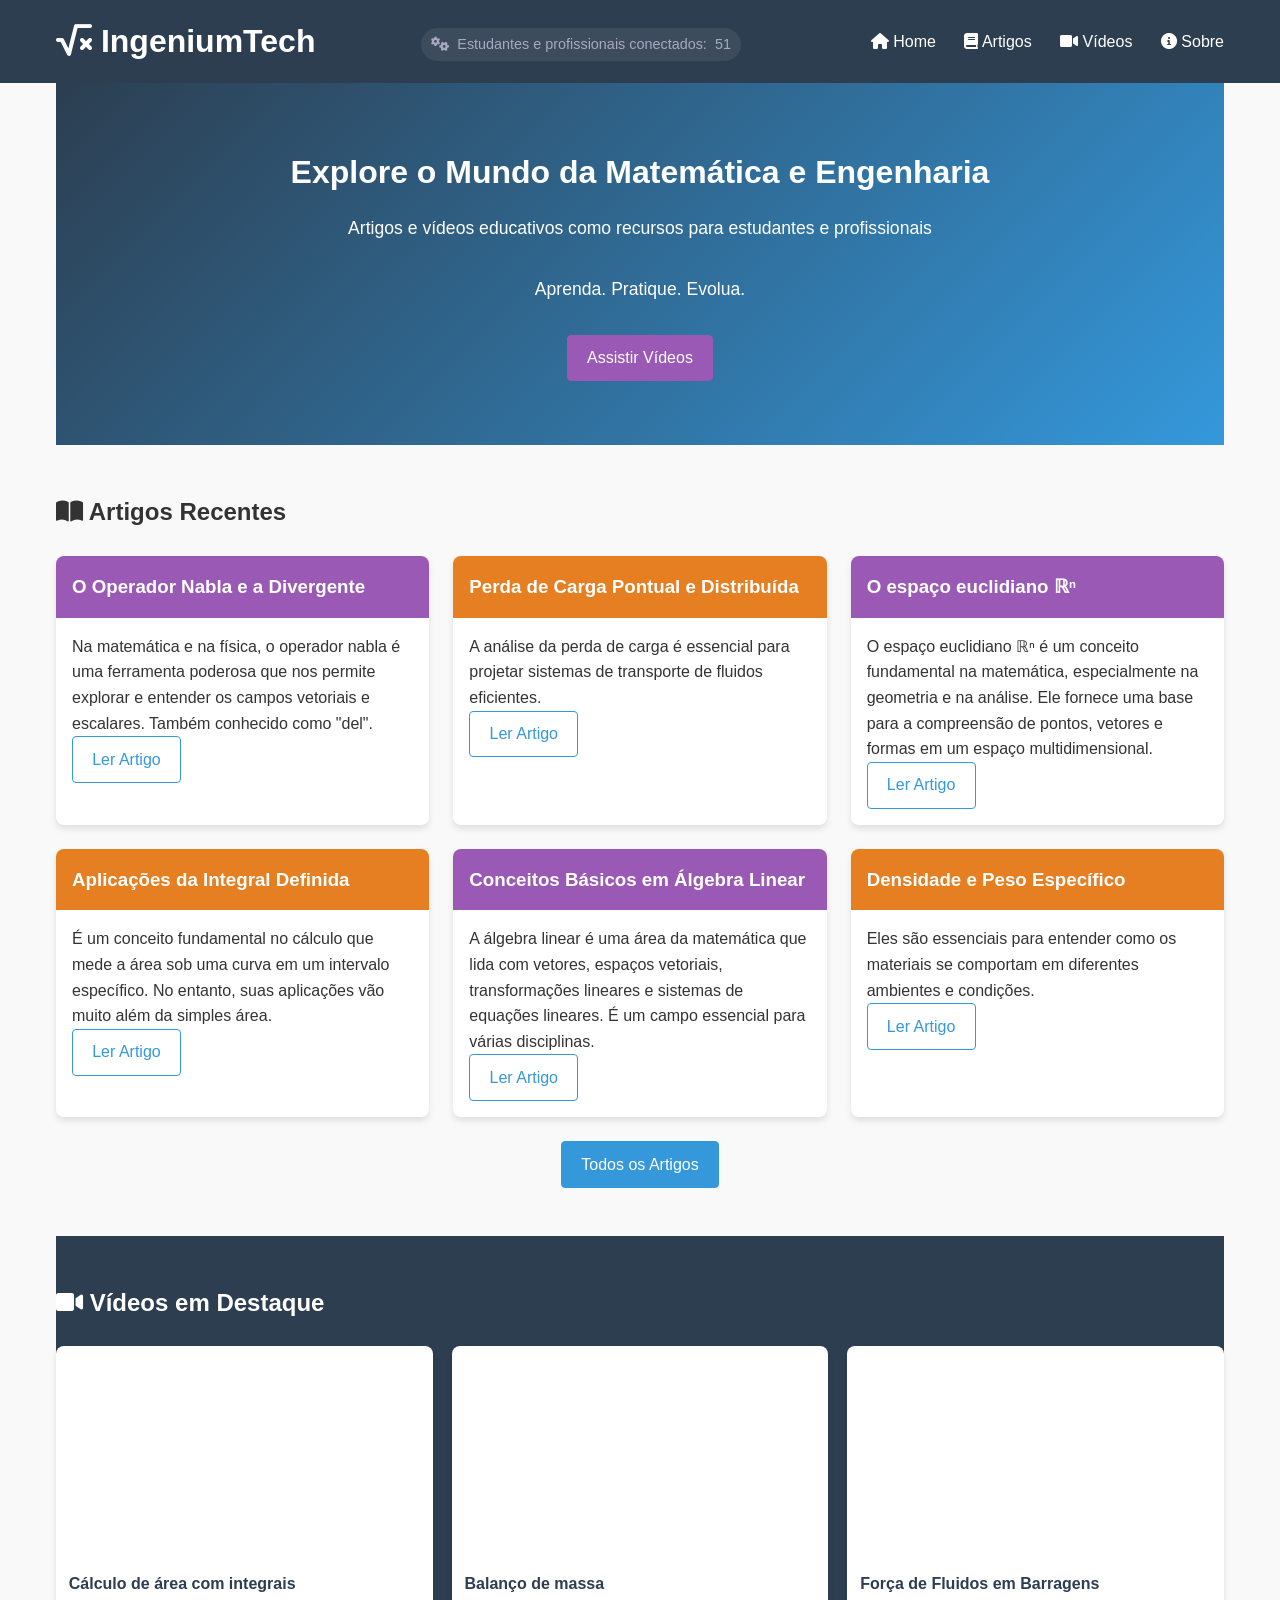
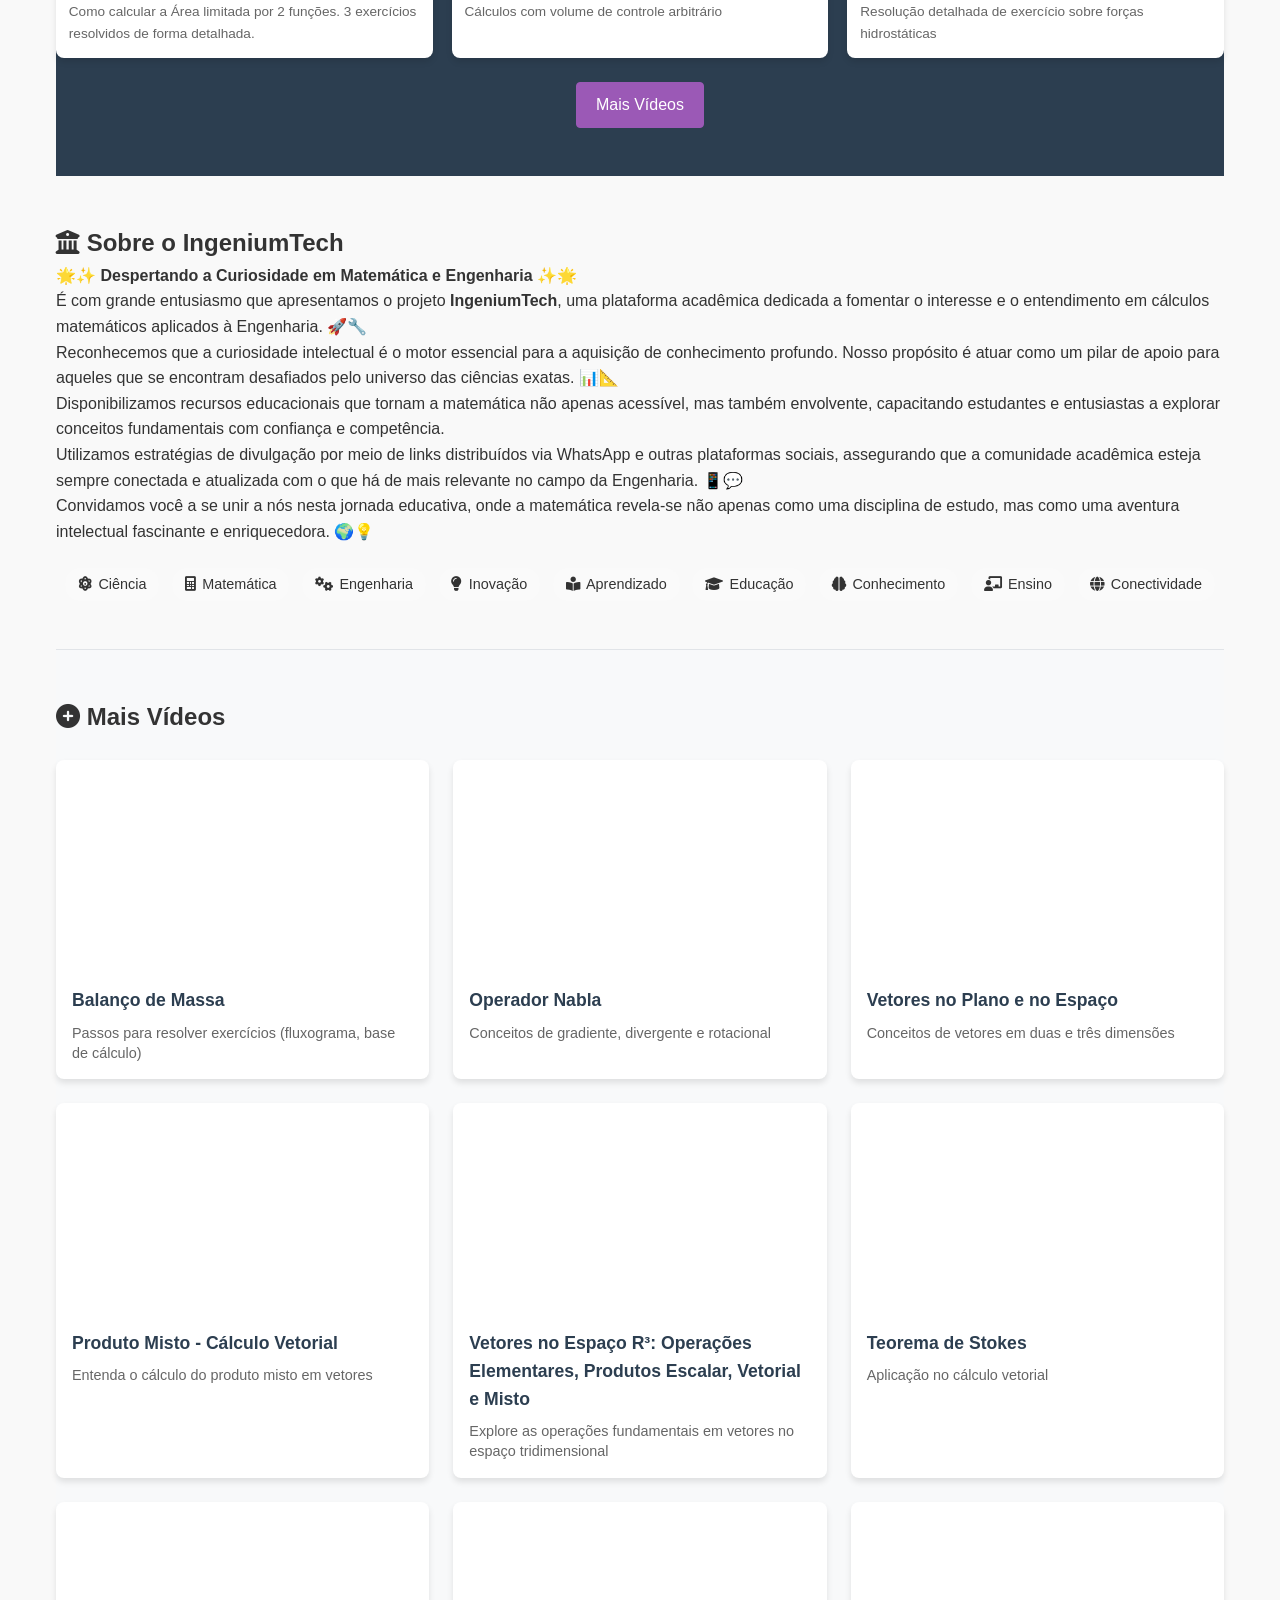
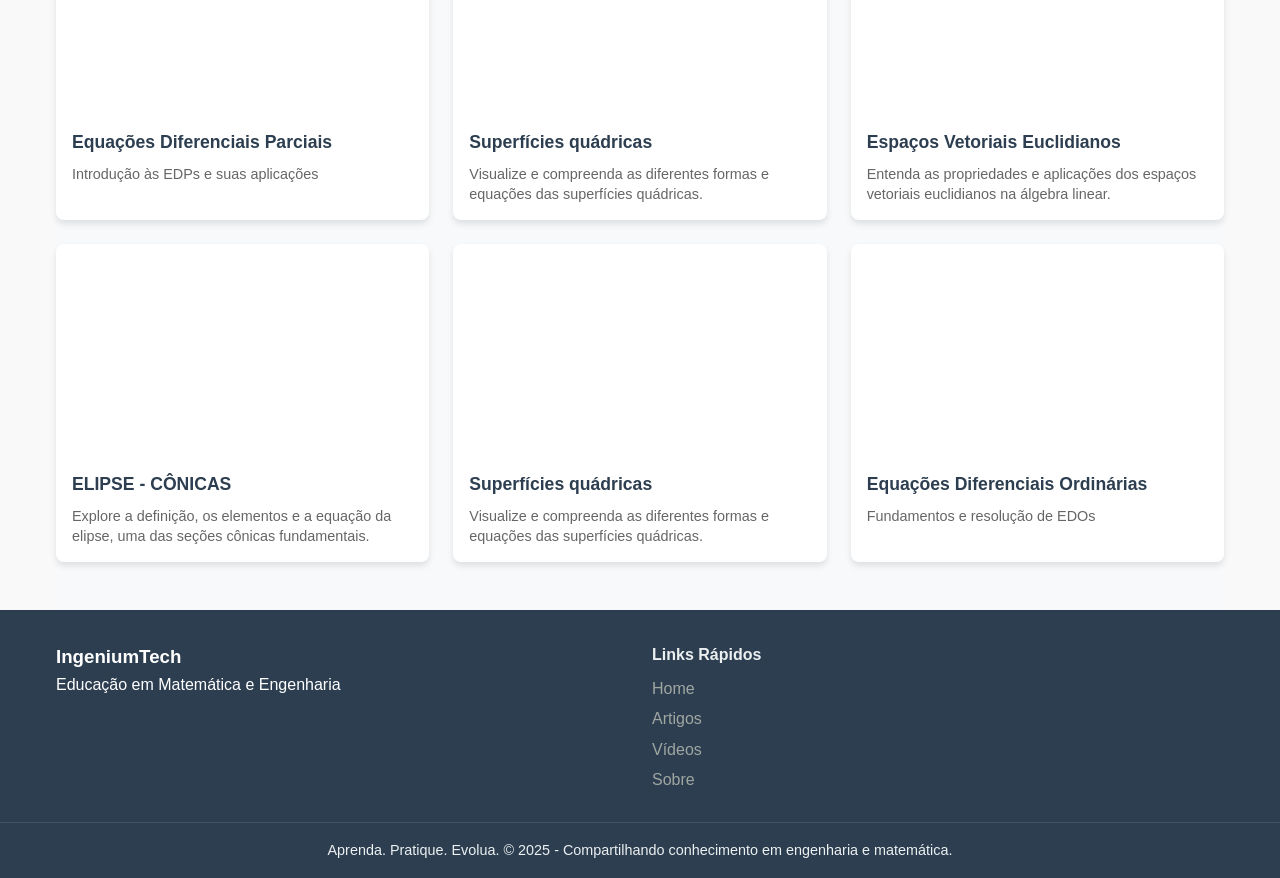
==== commit 4b361467: "Atualiza index.html com vídeos e melhorias, corrige link CSS" ====
--- a/index.html
+++ b/index.html
@@ -4,10 +4,13 @@
     <meta charset="UTF-8">
     <meta name="viewport" content="width=device-width, initial-scale=1.0">
     <title>√x IngeniumTech</title>
-    <link rel="stylesheet" href="../css/style.css">
-    <link rel="stylesheet" href="https://cdnjs.cloudflare.com/ajax/libs/font-awesome/6.0.0-beta3/css/all.min.css">
-    
-    <!-- Google tag (gtag.js) -->
+
+    <meta name="description" content="IngeniumTech: Artigos, vídeos e recursos educativos sobre matemática aplicada e engenharia para estudantes e profissionais.">
+    <meta property="og:title" content="IngeniumTech - Matemática e Engenharia">
+    <meta property="og:description" content="Recursos educativos sobre matemática aplicada e engenharia.">
+    <meta property="og:url" content="https://ingeniumtech.vercel.app/"> <meta property="og:type" content="website">
+    <link rel="stylesheet" href="/css/style.css"> <link rel="stylesheet" href="https://cdnjs.cloudflare.com/ajax/libs/font-awesome/6.0.0-beta3/css/all.min.css">
+
     <script async src="https://www.googletagmanager.com/gtag/js?id=G-LDP6XGY05P"></script>
     <script>
       window.dataLayer = window.dataLayer || [];
@@ -19,51 +22,22 @@
 <body>
     <header>
         <div class="header-container">
-            <h1><i class="fas fa-square-root-alt"></i> IngeniumTech</h1>
+            <h1><i class="fas fa-square-root-alt" aria-hidden="true"></i> IngeniumTech</h1>
             <div class="engineering-counter">
-                <i class="fas fa-cogs"></i>
+                <i class="fas fa-cogs" aria-hidden="true"></i>
                 <span>Estudantes e profissionais conectados: </span>
-                <!-- Contador simulado que começa em 50 -->
                 <span id="ga-counter">50</span>
             </div>
             <nav>
-                <a href="index.html"><i class="fas fa-home"></i> Home</a>
-                <a href="#artigos"><i class="fas fa-book"></i> Artigos</a>
-                <a href="#videos"><i class="fas fa-video"></i> Vídeos</a>
-                <a href="#sobre"><i class="fas fa-info-circle"></i> Sobre</a>
+                <a href="index.html"><i class="fas fa-home" aria-hidden="true"></i> Home</a>
+                <a href="#artigos"><i class="fas fa-book" aria-hidden="true"></i> Artigos</a>
+                <a href="#videos"><i class="fas fa-video" aria-hidden="true"></i> Vídeos</a>
+                <a href="#sobre"><i class="fas fa-info-circle" aria-hidden="true"></i> Sobre</a>
             </nav>
         </div>
     </header>
 
-    <script>
-    // Contador inteligente que:
-    // 1. Começa em 50
-    // 2. Armazena no localStorage do usuário
-    // 3. Soma visitas reais do GA (quando disponível)
-    document.addEventListener('DOMContentLoaded', function() {
-        const counterEl = document.getElementById('ga-counter');
-        let baseCount = 50; // Valor inicial
-        
-        // Recupera visitas acumuladas (se existir)
-        if(localStorage.getItem('siteVisits')) {
-            baseCount = parseInt(localStorage.getItem('siteVisits'));
-        } else {
-            // Primeira visita: 50 + 1 atual = 51
-            baseCount += 1;
-            localStorage.setItem('siteVisits', baseCount);
-        }
-        
-        // Atualiza o contador na página
-        counterEl.textContent = baseCount.toLocaleString('pt-BR');
-        
-        // Simula crescimento orgânico (opcional)
-        setInterval(() => {
-            baseCount += Math.floor(Math.random() * 3); // 0-2 visitas/minuto
-            localStorage.setItem('siteVisits', baseCount);
-            counterEl.textContent = baseCount.toLocaleString('pt-BR');
-        }, 60000); // Atualiza a cada 1 minuto
-    });
-    </script>    <main class="container">
+    <main class="container">
         <section id="home" class="hero">
             <div class="hero-content">
                 <h2>Explore o Mundo da Matemática e Engenharia</h2>
@@ -76,92 +50,68 @@
         </section>
 
         <section id="artigos" class="section">
-            <h2><i class="fas fa-book-open"></i> Artigos Recentes</h2>
+            <h2><i class="fas fa-book-open" aria-hidden="true"></i> Artigos Recentes</h2>
             <div class="articles-grid">
-                <!-- Artigo 1 - Operador Nabla -->
                 <article class="card">
                     <div class="card-header math-bg">
                         <h3>O Operador Nabla e a Divergente</h3>
                     </div>
                     <div class="card-body">
                         <p>Na matemática e na física, o operador nabla é uma ferramenta poderosa que nos permite explorar e entender os campos vetoriais e escalares. Também conhecido como "del".</p>
-                        <a href="artigos/matematica/artigo01.html" class="btn btn-outline">Ler Artigo</a>
-                    </div>
-                </article>
-        
-                <!-- Artigo 2 - Perda de Carga -->
+                        <a href="artigos/matematica/artigo01.html" class="btn btn-outline">Ler Artigo</a> </div>
+                </article>
                 <article class="card">
                     <div class="card-header eng-bg">
                         <h3>Perda de Carga Pontual e Distribuída</h3>
                     </div>
                     <div class="card-body">
                         <p>A análise da perda de carga é essencial para projetar sistemas de transporte de fluidos eficientes.</p>
-                        <a href="artigos/matematica/artigo02.html" class="btn btn-outline">Ler Artigo</a>
-                    </div>
-                </article>
-        
-                <!-- Artigo 04 - Espaço Euclidiano -->
+                        <a href="artigos/matematica/artigo02.html" class="btn btn-outline">Ler Artigo</a> </div>
+                </article>
                 <article class="card">
                     <div class="card-header math-bg">
                         <h3>O espaço euclidiano ℝⁿ</h3>
                     </div>
                     <div class="card-body">
                         <p>O espaço euclidiano ℝⁿ é um conceito fundamental na matemática, especialmente na geometria e na análise. Ele fornece uma base para a compreensão de pontos, vetores e formas em um espaço multidimensional.</p>
-                        <a href="artigos/matematica/artigo04.html" class="btn btn-outline">Ler Artigo</a>
-                    </div>
-                </article>
-        
-                <!-- Artigo 03 - Integral Definida -->
+                        <a href="artigos/matematica/artigo04.html" class="btn btn-outline">Ler Artigo</a> </div>
+                </article>
                 <article class="card">
                     <div class="card-header eng-bg">
                         <h3>Aplicações da Integral Definida</h3>
                     </div>
                     <div class="card-body">
                         <p>É um conceito fundamental no cálculo que mede a área sob uma curva em um intervalo específico. No entanto, suas aplicações vão muito além da simples área.</p>
-                        <a href="artigos/matematica/artigo03.html" class="btn btn-outline">Ler Artigo</a>
-                    </div>
-                </article>
-                <!-- Artigo 6 - Conceitos Básicos em Álgebra Linear -->
+                        <a href="artigos/matematica/artigo03.html" class="btn btn-outline">Ler Artigo</a> </div>
+                </article>
                 <article class="card">
                     <div class="card-header math-bg">
                         <h3>Conceitos Básicos em Álgebra Linear</h3>
                     </div>
                     <div class="card-body">
-                        <p>A álgebra linear é uma área da matemática que lida com vetores, espaços vetoriais, transformações lineares e sistemas de equações lineares.
-                             É um campo essencial para várias disciplinas.</p>
-                        <a href="artigos/matematica/artigo06.html" class="btn btn-outline">Ler Artigo</a>
-                    </div>
-                </article>
-                <!-- Artigo 10 - Densidade e Peso Específico -->
+                        <p>A álgebra linear é uma área da matemática que lida com vetores, espaços vetoriais, transformações lineares e sistemas de equações lineares. É um campo essencial para várias disciplinas.</p>
+                        <a href="artigos/matematica/artigo06.html" class="btn btn-outline">Ler Artigo</a> </div>
+                </article>
                 <article class="card">
                     <div class="card-header eng-bg">
                         <h3>Densidade e Peso Específico</h3>
                     </div>
                     <div class="card-body">
                         <p>Eles são essenciais para entender como os materiais se comportam em diferentes ambientes e condições.</p>
-                        <a href="artigos/matematica/artigo10.html" class="btn btn-outline">Ler Artigo</a>
-                    </div>
-                </article>
-            </div>
-            
+                        <a href="artigos/matematica/artigo10.html" class="btn btn-outline">Ler Artigo</a> </div>
+                </article>
+            </div>
+
             <div class="section-footer">
-                <a href="todosartigos.html" class="btn btn-primary">Todos os Artigos</a>
-            </div>
+                <a href="todosartigos.html" class="btn btn-primary">Todos os Artigos</a> </div>
         </section>
 
         <section id="videos" class="section dark-bg">
-            <h2><i class="fas fa-video"></i> Vídeos em Destaque</h2>
+            <h2><i class="fas fa-video" aria-hidden="true"></i> Vídeos em Destaque</h2>
             <div class="videos-grid">
                 <div class="video-card">
                     <div class="video-container">
-                        <iframe 
-                            src="https://www.youtube.com/embed/JPI0v74lYNU" 
-                            title="Cálculo de área com integrais" 
-                            frameborder="0" 
-                            allow="accelerometer; autoplay; clipboard-write; encrypted-media; gyroscope; picture-in-picture" 
-                            allowfullscreen>
-                        </iframe>
-                    </div>
+                        <iframe width="560" height="315" src="https://www.youtube.com/embed/JPI0v74lYNU?si=X3JBvVxcQ0KjCliV" title="YouTube video player" frameborder="0" allow="accelerometer; autoplay; clipboard-write; encrypted-media; gyroscope; picture-in-picture; web-share" referrerpolicy="strict-origin-when-cross-origin" allowfullscreen></iframe>                    </div>
                     <div class="video-info">
                         <h3>Cálculo de área com integrais</h3>
                         <p>Como calcular a Área limitada por 2 funções. 3 exercícios resolvidos de forma detalhada.</p>
@@ -169,14 +119,7 @@
                 </div>
                 <div class="video-card">
                     <div class="video-container">
-                        <iframe 
-                            src="https://www.youtube.com/embed/wNgCuLqGPyo" 
-                            title="Balanço de massa: cálculos com volume de controle" 
-                            frameborder="0" 
-                            allow="accelerometer; autoplay; clipboard-write; encrypted-media; gyroscope; picture-in-picture" 
-                            allowfullscreen>
-                        </iframe>
-                    </div>
+<iframe width="560" height="315" src="https://www.youtube.com/embed/wNgCuLqGPyo?si=StLyLt9t5_IGf-zi" title="YouTube video player" frameborder="0" allow="accelerometer; autoplay; clipboard-write; encrypted-media; gyroscope; picture-in-picture; web-share" referrerpolicy="strict-origin-when-cross-origin" allowfullscreen></iframe>                    </div>
                     <div class="video-info">
                         <h3>Balanço de massa</h3>
                         <p>Cálculos com volume de controle arbitrário</p>
@@ -184,14 +127,7 @@
                 </div>
                 <div class="video-card">
                     <div class="video-container">
-                        <iframe 
-                            src="https://www.youtube.com/embed/DN0GFDFHPuk" 
-                            title="Força de fluidos em barragens" 
-                            frameborder="0" 
-                            allow="accelerometer; autoplay; clipboard-write; encrypted-media; gyroscope; picture-in-picture" 
-                            allowfullscreen>
-                        </iframe>
-                    </div>
+                        <iframe width="560" height="315" src="https://www.youtube.com/embed/DN0GFDFHPuk?si=a2LKCI5tAx2_GoE1" title="YouTube video player" frameborder="0" allow="accelerometer; autoplay; clipboard-write; encrypted-media; gyroscope; picture-in-picture; web-share" referrerpolicy="strict-origin-when-cross-origin" allowfullscreen></iframe>                    </div>
                     <div class="video-info">
                         <h3>Força de Fluidos em Barragens</h3>
                         <p>Resolução detalhada de exercício sobre forças hidrostáticas</p>
@@ -204,7 +140,7 @@
         </section>
 
         <section id="sobre" class="section">
-            <h2><i class="fas fa-university"></i> Sobre o IngeniumTech</h2>
+            <h2><i class="fas fa-university" aria-hidden="true"></i> Sobre o IngeniumTech</h2>
             <div class="about-content">
                 <div class="about-text">
                     <p>🌟✨ <strong>Despertando a Curiosidade em Matemática e Engenharia</strong> ✨🌟</p>
@@ -213,138 +149,115 @@
                     <p>Disponibilizamos recursos educacionais que tornam a matemática não apenas acessível, mas também envolvente, capacitando estudantes e entusiastas a explorar conceitos fundamentais com confiança e competência.</p>
                     <p>Utilizamos estratégias de divulgação por meio de links distribuídos via WhatsApp e outras plataformas sociais, assegurando que a comunidade acadêmica esteja sempre conectada e atualizada com o que há de mais relevante no campo da Engenharia. 📱💬</p>
                     <p>Convidamos você a se unir a nós nesta jornada educativa, onde a matemática revela-se não apenas como uma disciplina de estudo, mas como uma aventura intelectual fascinante e enriquecedora. 🌍💡</p>
-                    <div class="features-list-horizontal">
-                        <span><i class="fas fa-atom"></i> Ciência</span>
-                        <span><i class="fas fa-calculator"></i> Matemática</span>
-                        <span><i class="fas fa-cogs"></i> Engenharia</span>
-                        <span><i class="fas fa-lightbulb"></i> Inovação</span>
-                        <span><i class="fas fa-book-reader"></i> Aprendizado</span>
-                        <span><i class="fas fa-graduation-cap"></i> Educação</span>
-                        <span><i class="fas fa-brain"></i> Conhecimento</span>
-                        <span><i class="fas fa-chalkboard-teacher"></i> Ensino</span>
-                        <span><i class="fas fa-globe"></i> Conectividade</span>
-                    </div>
-                </div>
-            </div>
-        </section>
-        
+                    <ul class="features-list-horizontal">
+                        <li><i class="fas fa-atom" aria-hidden="true"></i> Ciência</li>
+                        <li><i class="fas fa-calculator" aria-hidden="true"></i> Matemática</li>
+                        <li><i class="fas fa-cogs" aria-hidden="true"></i> Engenharia</li>
+                        <li><i class="fas fa-lightbulb" aria-hidden="true"></i> Inovação</li>
+                        <li><i class="fas fa-book-reader" aria-hidden="true"></i> Aprendizado</li>
+                        <li><i class="fas fa-graduation-cap" aria-hidden="true"></i> Educação</li>
+                        <li><i class="fas fa-brain" aria-hidden="true"></i> Conhecimento</li>
+                        <li><i class="fas fa-chalkboard-teacher" aria-hidden="true"></i> Ensino</li>
+                        <li><i class="fas fa-globe" aria-hidden="true"></i> Conectividade</li>
+                    </ul>
+                </div>
+            </div>
+        </section>
+
         <section id="mais-videos" class="section">
-            <h2><i class="fas fa-plus-circle"></i> Mais Vídeos</h2>
+            <h2><i class="fas fa-plus-circle" aria-hidden="true"></i> Mais Vídeos</h2>
             <div class="videos-grid">
-                <div class="video-card">
-                    <div class="video-container">
-                        <iframe 
-                            src="https://www.youtube.com/embed/oOdiqIPsk8I" 
-                            title="Balanço de Massa" 
-                            frameborder="0" 
-                            allowfullscreen>
-                        </iframe>
-                    </div>
+                 <div class="video-card">
+                    <div class="video-container">
+                        <iframe width="560" height="315" src="https://www.youtube.com/embed/wNgCuLqGPyo?si=jr_88xRaTDk1bDsb" title="YouTube video player" frameborder="0" allow="accelerometer; autoplay; clipboard-write; encrypted-media; gyroscope; picture-in-picture; web-share" referrerpolicy="strict-origin-when-cross-origin" allowfullscreen></iframe>                    </div>
                     <div class="video-info">
                         <h3>Balanço de Massa</h3>
                         <p>Passos para resolver exercícios (fluxograma, base de cálculo)</p>
                     </div>
                 </div>
-                
-                <div class="video-card">
-                    <div class="video-container">
-                        <iframe 
-                            src="https://www.youtube.com/embed/XkKE99VULNQ" 
-                            title="Operador Nabla" 
-                            frameborder="0" 
-                            allowfullscreen>
-                        </iframe>
-                    </div>
+                <div class="video-card">
+                    <div class="video-container">
+                        <iframe width="560" height="315" src="https://www.youtube.com/embed/XkKE99VULNQ?si=N3jkJLLFjpvY67RF" title="YouTube video player" frameborder="0" allow="accelerometer; autoplay; clipboard-write; encrypted-media; gyroscope; picture-in-picture; web-share" referrerpolicy="strict-origin-when-cross-origin" allowfullscreen></iframe>                    </div>
                     <div class="video-info">
                         <h3>Operador Nabla</h3>
                         <p>Conceitos de gradiente, divergente e rotacional</p>
                     </div>
                 </div>
-  
-                <div class="video-card">
-                    <div class="video-container">
-                        <iframe 
-                            src="https://www.youtube.com/embed/S9zlJFg7pZY" 
-                            title="Vetores no Plano e no Espaço" 
-                            frameborder="0" 
-                            allowfullscreen>
-                        </iframe>
-                    </div>
+                <div class="video-card">
+                    <div class="video-container">
+                        <iframe width="560" height="315" src="https://www.youtube.com/embed/S9zlJFg7pZY?si=DIXkosa9Ogfe_7LM" title="YouTube video player" frameborder="0" allow="accelerometer; autoplay; clipboard-write; encrypted-media; gyroscope; picture-in-picture; web-share" referrerpolicy="strict-origin-when-cross-origin" allowfullscreen></iframe>                    </div>
                     <div class="video-info">
                         <h3>Vetores no Plano e no Espaço</h3>
                         <p>Conceitos de vetores em duas e três dimensões</p>
                     </div>
                 </div>
-
-                <div class="video-card">
-                    <div class="video-container">
-                        <iframe 
-                            src="https://www.youtube.com/embed/BkzckUG7AAM" 
-                            title="Produto Misto - Cálculo Vetorial" 
-                            frameborder="0" 
-                            allowfullscreen>
-                        </iframe>
-                    </div>
+                 <div class="video-card">
+                    <div class="video-container">
+                        <iframe width="560" height="315" src="https://www.youtube.com/embed/BkzckUG7AAM?si=8fqFv7SEdZa_L4aB" title="YouTube video player" frameborder="0" allow="accelerometer; autoplay; clipboard-write; encrypted-media; gyroscope; picture-in-picture; web-share" referrerpolicy="strict-origin-when-cross-origin" allowfullscreen></iframe>                    </div>
                     <div class="video-info">
                         <h3>Produto Misto - Cálculo Vetorial</h3>
                         <p>Entenda o cálculo do produto misto em vetores</p>
                     </div>
                 </div>
-
-                <div class="video-card">
-                    <div class="video-container">
-                        <iframe 
-                            src="https://www.youtube.com/embed/Qz5tyioDh20" 
-                            title="Vetores no Espaço R³: Operações Elementares, Produtos Escalar, Vetorial e Misto" 
-                            frameborder="0" 
-                            allowfullscreen>
-                        </iframe>
-                    </div>
+                <div class="video-card">
+                    <div class="video-container">
+                        <iframe width="560" height="315" src="https://www.youtube.com/embed/Qz5tyioDh20?si=CfP8V1iURO6RchAq" title="YouTube video player" frameborder="0" allow="accelerometer; autoplay; clipboard-write; encrypted-media; gyroscope; picture-in-picture; web-share" referrerpolicy="strict-origin-when-cross-origin" allowfullscreen></iframe>                    </div>
                     <div class="video-info">
                         <h3>Vetores no Espaço R³: Operações Elementares, Produtos Escalar, Vetorial e Misto</h3>
                         <p>Explore as operações fundamentais em vetores no espaço tridimensional</p>
                     </div>
                 </div>
-                
-                <div class="video-card">
-                    <div class="video-container">
-                        <iframe 
-                            src="https://www.youtube.com/embed/cCR3QEmg5tE" 
-                            title="Teorema de Stokes" 
-                            frameborder="0" 
-                            allowfullscreen>
-                        </iframe>
-                    </div>
+                <div class="video-card">
+                    <div class="video-container">
+                        <iframe width="560" height="315" src="https://www.youtube.com/embed/cCR3QEmg5tE?si=qZLkFZ_3SfjzwFhq" title="YouTube video player" frameborder="0" allow="accelerometer; autoplay; clipboard-write; encrypted-media; gyroscope; picture-in-picture; web-share" referrerpolicy="strict-origin-when-cross-origin" allowfullscreen></iframe>                    </div>
                     <div class="video-info">
                         <h3>Teorema de Stokes</h3>
                         <p>Aplicação no cálculo vetorial</p>
                     </div>
                 </div>
-                
-                <div class="video-card">
-                    <div class="video-container">
-                        <iframe 
-                            src="https://www.youtube.com/embed/7m11E9Kt87s" 
-                            title="Equações Diferenciais Parciais" 
-                            frameborder="0" 
-                            allowfullscreen>
-                        </iframe>
-                    </div>
+                <div class="video-card">
+                    <div class="video-container">
+                        <iframe width="560" height="315" src="https://www.youtube.com/embed/7m11E9Kt87s?si=eROBWKawkZIs9HQ-" title="YouTube video player" frameborder="0" allow="accelerometer; autoplay; clipboard-write; encrypted-media; gyroscope; picture-in-picture; web-share" referrerpolicy="strict-origin-when-cross-origin" allowfullscreen></iframe>                    </div>
                     <div class="video-info">
                         <h3>Equações Diferenciais Parciais</h3>
                         <p>Introdução às EDPs e suas aplicações</p>
                     </div>
                 </div>
-                
-                <div class="video-card">
-                    <div class="video-container">
-                        <iframe 
-                            src="https://www.youtube.com/embed/wVp10rmsch0" 
-                            title="Equações Diferenciais Ordinárias" 
-                            frameborder="0" 
-                            allowfullscreen>
-                        </iframe>
-                    </div>
+                <div class="video-card">
+                    <div class="video-container">
+                        <iframe width="560" height="315" src="https://www.youtube.com/embed/tsjABQRimCA?si=sQqvMblUFRrKGZ0S" title="YouTube video player" frameborder="0" allow="accelerometer; autoplay; clipboard-write; encrypted-media; gyroscope; picture-in-picture; web-share" referrerpolicy="strict-origin-when-cross-origin" allowfullscreen></iframe>                    </div>
+                    <div class="video-info">
+                        <h3>Superfícies quádricas</h3>
+                        <p>Visualize e compreenda as diferentes formas e equações das superfícies quádricas.</p>
+                    </div>
+                </div>
+                <div class="video-card">
+                    <div class="video-container">
+                        <iframe width="560" height="315" src="https://www.youtube.com/embed/kqZUFEOAoW4?si=_KyjEYX9zc9gyAh6" title="YouTube video player" frameborder="0" allow="accelerometer; autoplay; clipboard-write; encrypted-media; gyroscope; picture-in-picture; web-share" referrerpolicy="strict-origin-when-cross-origin" allowfullscreen></iframe>                    </div>
+                    <div class="video-info">
+                        <h3>Espaços Vetoriais Euclidianos</h3>
+                        <p>Entenda as propriedades e aplicações dos espaços vetoriais euclidianos na álgebra linear.</p>
+                    </div>
+                </div>
+                <div class="video-card">
+                    <div class="video-container">
+                        <iframe width="560" height="315" src="https://www.youtube.com/embed/AQV5O0Go_YE?si=me8-GbAa_GzdUV7s" title="YouTube video player" frameborder="0" allow="accelerometer; autoplay; clipboard-write; encrypted-media; gyroscope; picture-in-picture; web-share" referrerpolicy="strict-origin-when-cross-origin" allowfullscreen></iframe>                    </div>
+                    <div class="video-info">
+                        <h3>ELIPSE - CÔNICAS</h3>
+                        <p>Explore a definição, os elementos e a equação da elipse, uma das seções cônicas fundamentais.</p>
+                    </div>
+                </div>
+                <div class="video-card">
+                    <div class="video-container">
+                        <iframe width="560" height="315" src="https://www.youtube.com/embed/ugCyZw1pTAs?si=0o3xiSpCc9oxgoXr" title="YouTube video player" frameborder="0" allow="accelerometer; autoplay; clipboard-write; encrypted-media; gyroscope; picture-in-picture; web-share" referrerpolicy="strict-origin-when-cross-origin" allowfullscreen></iframe>                    </div>
+                    <div class="video-info">
+                        <h3>Superfícies quádricas</h3>
+                        <p>Visualize e compreenda as diferentes formas e equações das superfícies quádricas.</p>
+                    </div>
+                </div>
+                <div class="video-card">
+                    <div class="video-container">
+                        <iframe width="560" height="315" src="https://www.youtube.com/embed/wVp10rmsch0?si=nYAqApu3ntzY07Ve" title="YouTube video player" frameborder="0" allow="accelerometer; autoplay; clipboard-write; encrypted-media; gyroscope; picture-in-picture; web-share" referrerpolicy="strict-origin-when-cross-origin" allowfullscreen></iframe>                    </div>
                     <div class="video-info">
                         <h3>Equações Diferenciais Ordinárias</h3>
                         <p>Fundamentos e resolução de EDOs</p>
@@ -375,31 +288,67 @@
         </div>
     </footer>
 
-    <!-- Script para garantir que os links de ancoragem funcionem suavemente -->
     <script>
-        document.addEventListener('DOMContentLoaded', function() {
-            // Seleciona todos os links que começam com #
-            const links = document.querySelectorAll('a[href^="#"]');
-            
-            // Adiciona event listener para cada link
-            links.forEach(link => {
-                link.addEventListener('click', function(e) {
-                    e.preventDefault();
-                    
-                    // Obtém o ID da seção-alvo do href
-                    const targetId = this.getAttribute('href').substring(1);
-                    const targetElement = document.getElementById(targetId);
-                    
-                    if (targetElement) {
-                        // Rola até o elemento de destino com comportamento suave
-                        targetElement.scrollIntoView({
-                            behavior: 'smooth',
-                            block: 'start'
-                        });
-                    }
-                });
-            });
-        });
+    // Contador inteligente simulado
+    document.addEventListener('DOMContentLoaded', function() {
+        const counterEl = document.getElementById('ga-counter');
+        let baseCount = 50; // Valor inicial
+
+        // Recupera visitas acumuladas (se existir) ou define a inicial
+        if(localStorage.getItem('siteVisits')) {
+            baseCount = parseInt(localStorage.getItem('siteVisits')) || 50; // Garante que é um número
+        } else {
+             // Primeira visita: incrementa o contador inicial e salva
+             baseCount += 1;
+             localStorage.setItem('siteVisits', baseCount);
+        }
+
+        // Atualiza o contador na página
+        if (counterEl) { // Verifica se o elemento existe
+            counterEl.textContent = baseCount.toLocaleString('pt-BR');
+        }
+
+        // Simula crescimento orgânico (opcional) - ATENÇÃO: ISSO É ARTIFICIAL
+        setInterval(() => {
+            // Lê o valor atual do localStorage, incrementa e salva de volta
+            let currentCount = parseInt(localStorage.getItem('siteVisits') || '50');
+            currentCount += Math.floor(Math.random() * 3); // 0-2 visitas/minuto
+            localStorage.setItem('siteVisits', currentCount);
+             if (counterEl) {
+                counterEl.textContent = currentCount.toLocaleString('pt-BR');
+             }
+        }, 60000); // Atualiza a cada 1 minuto
+    });
+    </script>
+
+    <script>
+      document.addEventListener('DOMContentLoaded', function() {
+          // Seleciona todos os links que começam com #
+          const links = document.querySelectorAll('a[href^="#"]');
+
+          // Adiciona event listener para cada link
+          links.forEach(link => {
+              link.addEventListener('click', function(e) {
+                  const hrefAttribute = this.getAttribute('href');
+                   // Verifica se o href é apenas "#" ou aponta para uma ID existente
+                  if (hrefAttribute.length > 1) {
+                      const targetId = hrefAttribute.substring(1);
+                      const targetElement = document.getElementById(targetId);
+
+                      if (targetElement) {
+                          e.preventDefault(); // Previne o comportamento padrão apenas se o alvo existir
+                          // Rola até o elemento de destino com comportamento suave
+                          targetElement.scrollIntoView({
+                              behavior: 'smooth',
+                              block: 'start'
+                          });
+                      }
+                      // Se targetElement não existir, permite o comportamento padrão (útil para links para outras páginas)
+                  }
+                  // Se for href="#" apenas, não faz nada (ou poderia rolar para o topo)
+              });
+          });
+      });
     </script>
 </body>
 </html>
--- a/css/style.css
+++ b/css/style.css
@@ -57,6 +57,21 @@
     padding: 0 1rem;
 }
 
+/* Contador no Header */
+.engineering-counter {
+    display: flex;
+    align-items: center;
+    gap: 8px; /* Mantido o valor da primeira regra original */
+    font-size: 0.9em;
+    color: #a9a8c2;
+    margin-top: 5px;
+    padding: 5px 10px;
+    border-radius: 20px;
+    background: rgba(207, 194, 194, 0.1);
+}
+/* A regra duplicada e a regra .engineering-counter img foram removidas */
+
+/* Navegação */
 nav a {
     color: white;
     text-decoration: none;
@@ -125,24 +140,31 @@
     padding: 1rem;
 }
 
-/* Cards de Vídeo (Compactos) */
-.videos-grid {
+/* Cards de Vídeo (Seção #videos - Compactos) */
+#videos .videos-grid { /* Selecionador mais específico para #videos */
     display: grid;
     grid-template-columns: repeat(auto-fit, minmax(250px, 1fr));
     gap: 1.2rem;
     margin-top: 1.5rem;
 }
 
+/* Estilos base para todos os video-card */
 .video-card {
     background-color: white;
     border-radius: 8px;
     overflow: hidden;
     box-shadow: 0 4px 6px rgba(0,0,0,0.1);
-}
-
+    transition: transform 0.3s ease;
+}
+
+.video-card:hover {
+    transform: translateY(-5px);
+}
+
+/* Container do Iframe (com aspect ratio) */
 .video-container {
     position: relative;
-    padding-bottom: 56.25%;
+    padding-bottom: 56.25%; /* 16:9 Aspect Ratio */
     height: 0;
     overflow: hidden;
 }
@@ -156,19 +178,51 @@
     border: none;
 }
 
-.video-info {
+/* Info do vídeo - Estilos específicos para #videos */
+#videos .video-info {
     padding: 0.8rem;
 }
 
-.video-info h3 {
+#videos .video-info h3 {
     font-size: 1rem;
     margin-bottom: 0.3rem;
     color: var(--primary-color);
 }
 
-.video-info p {
+#videos .video-info p {
     font-size: 0.85rem;
-    color: #666;
+    color: #666; /* Considerar usar variável ou verificar contraste */
+}
+
+/* Cards de Vídeo (Seção #mais-videos) */
+#mais-videos {
+    background-color: #f8f9fa;
+    border-top: 1px solid #e1e4e8;
+    padding: 3rem 0;
+}
+
+#mais-videos .videos-grid { /* Selecionador mais específico para #mais-videos */
+    display: grid;
+    grid-template-columns: repeat(auto-fill, minmax(280px, 1fr)); /* Tamanho diferente */
+    gap: 1.5rem; /* Gap diferente */
+    margin-top: 1.5rem;
+}
+
+/* Info do vídeo - Estilos específicos para #mais-videos */
+#mais-videos .video-info {
+    padding: 1rem; /* Padding diferente */
+}
+
+#mais-videos .video-info h3 {
+    color: #2c3e50; /* Igual a var(--primary-color) */
+    margin-bottom: 0.5rem;
+    font-size: 1.1rem; /* Tamanho diferente */
+}
+
+#mais-videos .video-info p {
+    color: #666; /* Considerar usar variável ou verificar contraste */
+    font-size: 0.9rem; /* Tamanho diferente */
+    line-height: 1.4;
 }
 
 /* Botões */
@@ -179,24 +233,29 @@
     text-decoration: none;
     font-weight: 500;
     transition: all 0.3s;
+    text-align: center; /* Garante centralização do texto se width=100% for aplicado */
 }
 
 .btn-primary {
     background-color: var(--secondary-color);
     color: white;
+    border: 1px solid var(--secondary-color); /* Adiciona borda para consistência */
 }
 
 .btn-primary:hover {
-    background-color: #2980b9;
+    background-color: #2980b9; /* Cor de hover */
+    border-color: #2980b9;
 }
 
 .btn-secondary {
     background-color: var(--math-color);
     color: white;
+    border: 1px solid var(--math-color); /* Adiciona borda para consistência */
 }
 
 .btn-secondary:hover {
-    background-color: #8e44ad;
+    background-color: #8e44ad; /* Cor de hover */
+    border-color: #8e44ad;
 }
 
 .btn-outline {
@@ -231,122 +290,65 @@
     padding: 0 1rem;
 }
 
+.footer-section h4 {
+    margin-bottom: 0.5rem;
+    color: var(--light-color);
+}
+
+.footer-section ul {
+    list-style: none; /* Remove marcadores da lista */
+}
+
+.footer-section ul li {
+    margin-bottom: 0.3rem;
+}
+
+.footer-section ul li a {
+    color: #a0a7a1; /* Cor original - verificar contraste */
+    text-decoration: none;
+    transition: color 0.3s;
+}
+
+.footer-section ul li a:hover {
+    color: #e67e22; /* Cor original de hover - --eng-color */
+}
+
+
 .footer-bottom {
     text-align: center;
     padding: 1rem 0;
     margin-top: 1.5rem;
     border-top: 1px solid rgba(255,255,255,0.1);
-}
-
-/* Responsivo */
-@media (max-width: 768px) {
-    .header-container {
-        flex-direction: column;
-    }
-
-    nav {
-        margin-top: 1rem;
-    }
-
-    nav a {
-        margin: 0 0.8rem;
-    }
-
-    .hero {
-        padding: 3rem 0;
-    }
-
-    .hero h2 {
-        font-size: 1.8rem;
-    }
-
-    .hero-buttons {
-        flex-direction: column;
-        align-items: center;
-    }
-
-    .btn {
-        width: 100%;
-        max-width: 200px;
-        margin-bottom: 0.5rem;
-    }
-}
-
-@media (max-width: 480px) {
-    .videos-grid {
-        grid-template-columns: 1fr;
-    }
-}
-/* Estilo da seção */
-#mais-videos {
-    background-color: #f8f9fa;
-    border-top: 1px solid #e1e4e8;
-    padding: 3rem 0;
-}
-
-.videos-container {
-    display: grid;
-    grid-template-columns: repeat(auto-fill, minmax(280px, 1fr));
-    gap: 1.5rem;
-    margin-top: 1.5rem;
-}
-
-.video-card {
-    background: white;
-    border-radius: 8px;
-    overflow: hidden;
-    box-shadow: 0 2px 8px rgba(0,0,0,0.1);
-    transition: transform 0.3s ease;
-}
-
-.video-card:hover {
-    transform: translateY(-5px);
-}
-
-.video-info {
-    padding: 1rem;
-}
-
-.video-info h3 {
-    color: #2c3e50;
-    margin-bottom: 0.5rem;
-    font-size: 1.1rem;
-}
-
-.video-info p {
-    color: #666;
-    font-size: 0.9rem;
-    line-height: 1.4;
-}
-
-/* Responsividade */
-@media (max-width: 768px) {
-    .videos-container {
-        grid-template-columns: 1fr;
-    }
-}
-/* Estilos para artigos matemáticos */
+    font-size: 0.9em;
+    color: var(--light-color);
+}
+
+/* Estilos específicos para páginas de artigo (exemplo) */
 .artigo-container {
     max-width: 800px;
     margin: 2rem auto;
     padding: 0 1.5rem;
     line-height: 1.7;
+    background-color: #fff; /* Adiciona fundo branco para contraste */
+    border-radius: 8px;
+    box-shadow: 0 2px 8px rgba(0,0,0,0.05);
+    padding: 2rem; /* Adiciona padding interno */
 }
 
 .artigo-container h1 {
-    color: #2c3e50;
-    border-bottom: 2px solid #3498db;
+    color: var(--primary-color);
+    border-bottom: 2px solid var(--secondary-color);
     padding-bottom: 0.5rem;
     margin-bottom: 1.5rem;
 }
 
 .artigo-container h2 {
-    color: #2980b9;
+    color: #2980b9; /* Tom mais escuro do secundário */
     margin: 2rem 0 1rem;
 }
 
 .artigo-container h3 {
-    color: #16a085;
+    color: #16a085; /* Cor original */
     margin: 1.5rem 0 0.8rem;
 }
 
@@ -354,42 +356,104 @@
     color: #7f8c8d;
     font-style: italic;
     margin-bottom: 2rem;
-}
-
-/* Estilo para fórmulas matemáticas */
+    font-size: 0.9em;
+}
+
+/* Estilo para fórmulas matemáticas (MathJax) */
 .MathJax {
-    font-size: 1.1em !important;
+    font-size: 1.1em !important; /* Verificar se !important é necessário */
     margin: 1em 0;
-    display: block;
-}
-.footer-section ul li a {
-    color: #a0a7a1; /* Escolha a cor desejada */
-    text-decoration: none; /* Remove o sublinhado, se desejar */
-    transition: color 0.3s; /* Animação suave para a mudança de cor */
-}
-
-.footer-section ul li a:hover {
-    color: #dd6b36; /* Cor ao passar o mouse */
-}
-.engineering-counter {
+    display: block; /* Garante que ocupe a linha */
+    overflow-x: auto; /* Permite rolagem horizontal se a fórmula for muito larga */
+}
+
+/* Lista Horizontal na Seção Sobre */
+.features-list-horizontal {
+    list-style: none; /* Remove marcadores se mudou para UL */
+    padding: 0; /* Remove padding padrão de UL */
+    margin-top: 1.5rem;
     display: flex;
+    flex-wrap: wrap; /* Permite quebrar linha em telas menores */
+    gap: 0.8rem; /* Espaçamento entre itens */
+    justify-content: center; /* Centraliza os itens */
+}
+
+.features-list-horizontal li { /* Estilo para LI se mudou para UL */
+    background-color: rgba(255, 255, 255, 0.1); /* Fundo leve para destaque */
+    padding: 0.3rem 0.8rem;
+    border-radius: 15px; /* Bordas arredondadas */
+    font-size: 0.9em;
+    display: inline-flex; /* Para alinhar ícone e texto */
     align-items: center;
-    gap: 8px;
-    font-size: 0.9em;
-    color: #a9a8c2;
-    margin-top: 5px;
-    padding: 5px 10px;
-    border-radius: 20px;
-    background: rgba(207, 194, 194, 0.1);
-}
-
-.engineering-counter {
-    display: flex;
-    align-items: center;
-    gap: 5px;
-}
-
-.engineering-counter img {
-    height: 20px; /* Ajuste conforme necessário */
-    vertical-align: middle;
+    gap: 0.4rem; /* Espaço entre ícone e texto */
+}
+
+
+/* Responsivo */
+@media (max-width: 768px) {
+    .header-container {
+        flex-direction: column;
+        gap: 1rem; /* Adiciona espaço entre logo/contador e nav */
+    }
+
+    nav {
+        margin-top: 0; /* Remove margem superior antiga */
+        width: 100%;
+        text-align: center;
+    }
+
+    nav a {
+        margin: 0 0.5rem; /* Reduz margem lateral */
+        display: inline-block; /* Garante que fiquem na linha */
+        margin-bottom: 0.5rem; /* Espaço se quebrar linha */
+    }
+
+    .hero {
+        padding: 3rem 1rem; /* Adiciona padding lateral */
+    }
+
+    .hero h2 {
+        font-size: 1.8rem;
+    }
+
+    .hero-buttons {
+        flex-direction: column;
+        align-items: center;
+    }
+
+    .btn {
+        /* Removido width: 100% para não esticar botões desnecessariamente */
+        max-width: 250px; /* Aumenta um pouco o max-width */
+        margin-bottom: 0.5rem;
+    }
+
+    .footer-container {
+         grid-template-columns: 1fr; /* Coluna única no mobile */
+         text-align: center; /* Centraliza texto das seções do footer */
+    }
+
+    .footer-section ul {
+        padding: 0; /* Remove padding padrão de UL */
+    }
+
+     .features-list-horizontal {
+        justify-content: center; /* Garante centralização no mobile */
+    }
+}
+
+@media (max-width: 480px) {
+    /* Mantido o grid de 1 coluna para vídeos */
+    #videos .videos-grid,
+    #mais-videos .videos-grid {
+        grid-template-columns: 1fr;
+    }
+
+    nav a {
+        margin: 0 0.4rem 0.5rem; /* Ajuste fino para telas bem pequenas */
+        font-size: 0.9rem;
+    }
+
+     .artigo-container {
+        padding: 1.5rem; /* Reduz padding em telas pequenas */
+    }
 }
